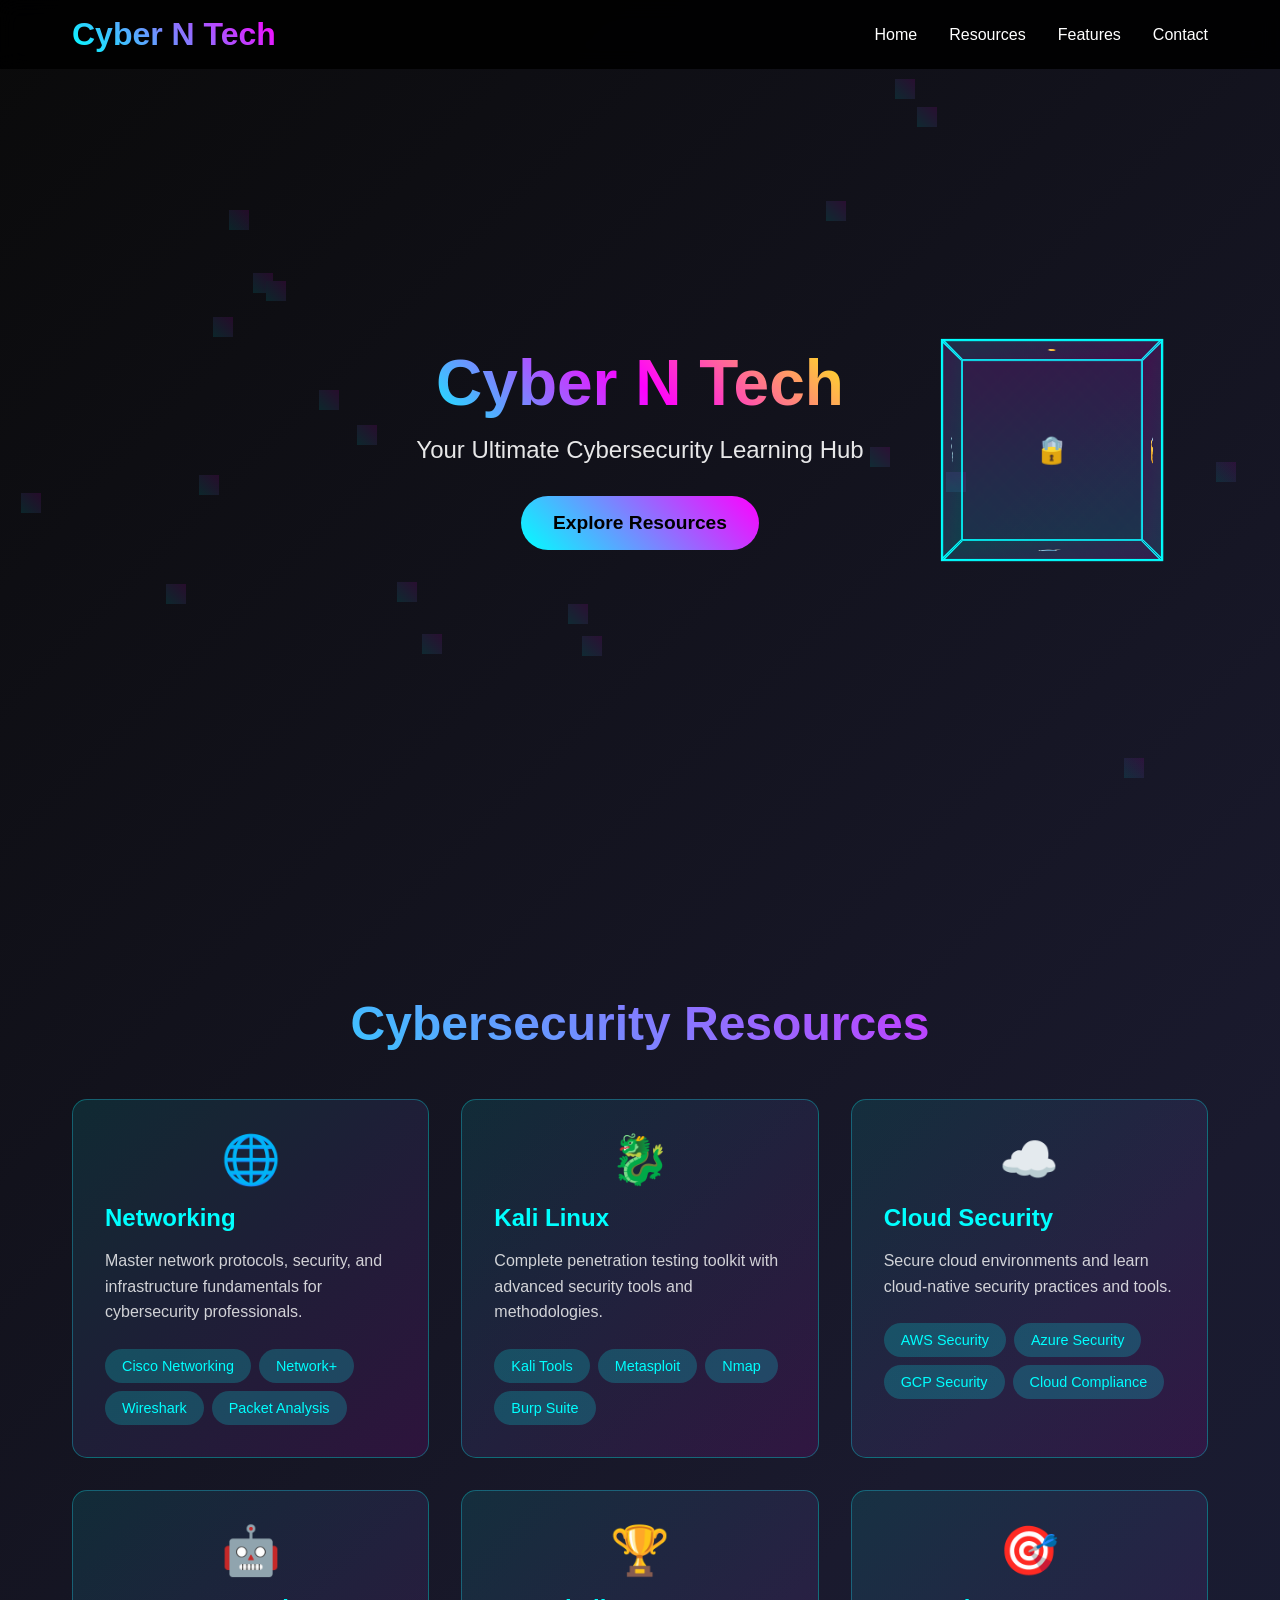
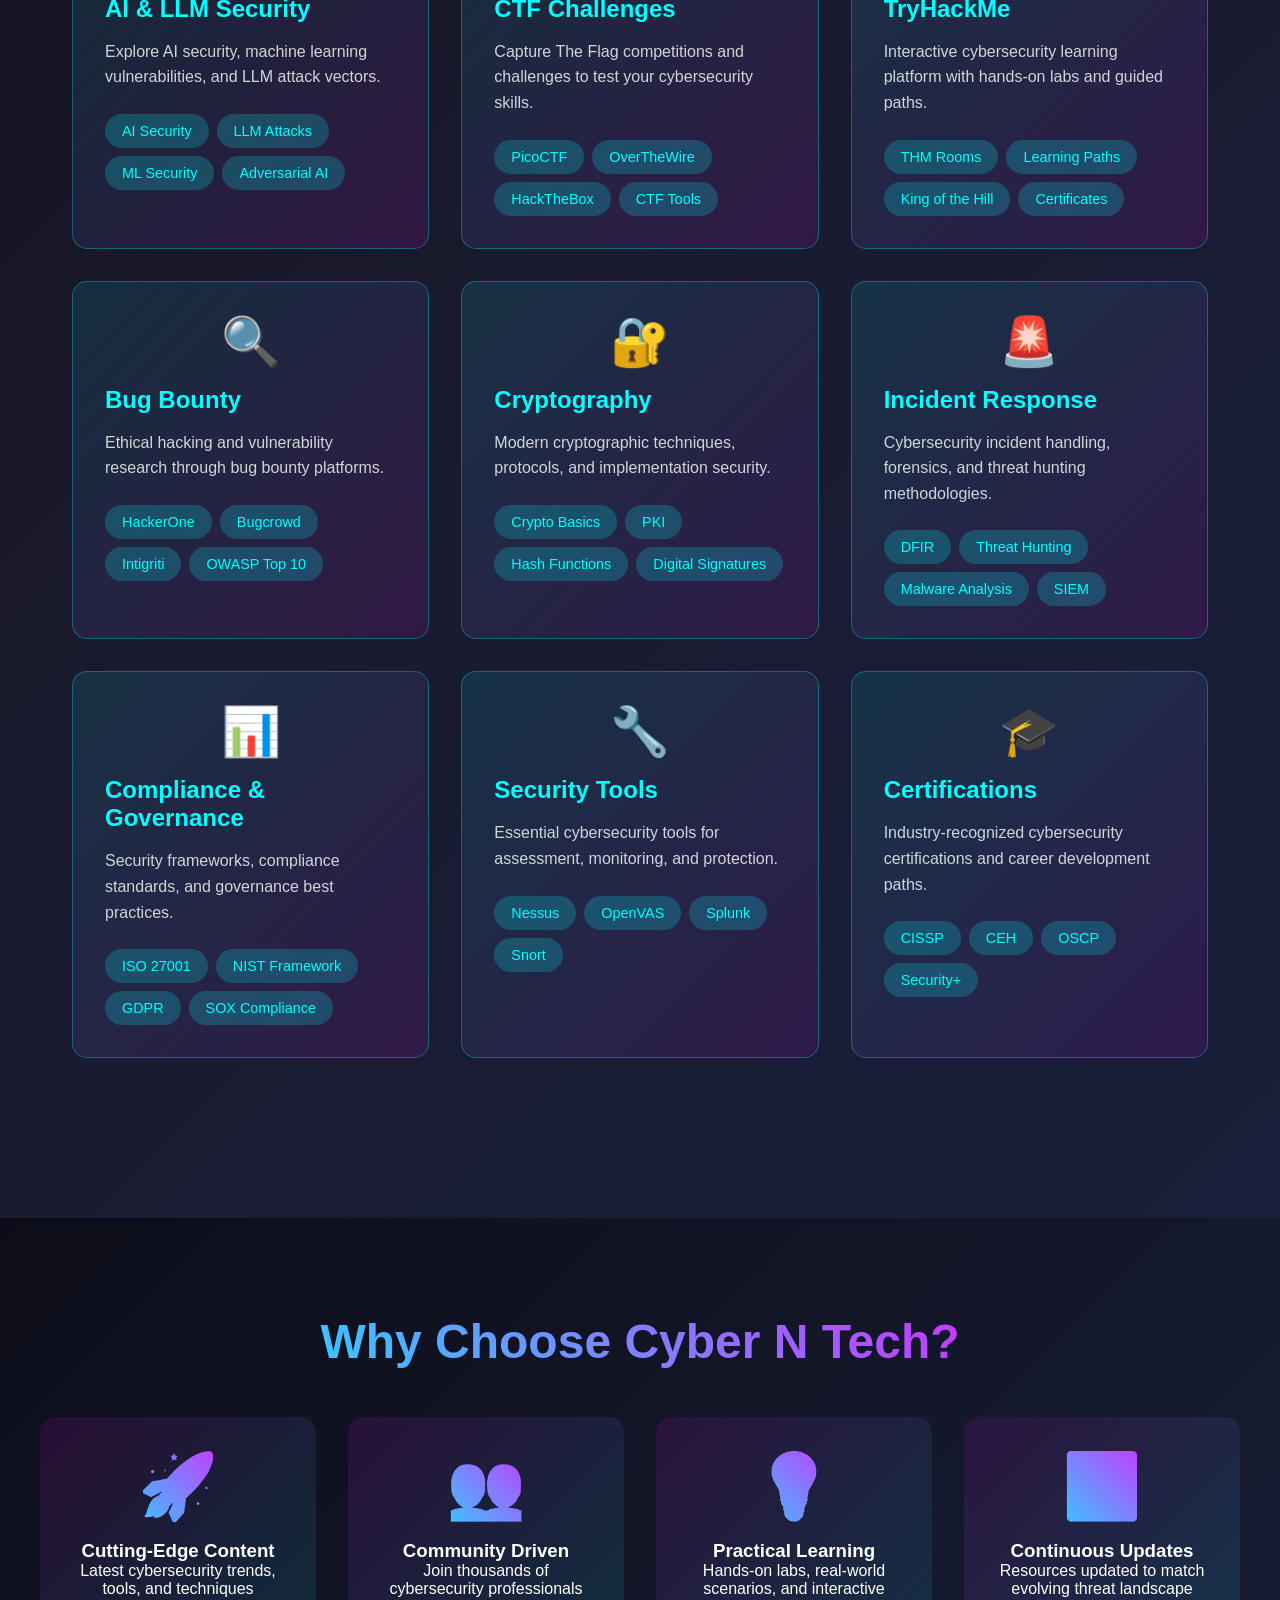
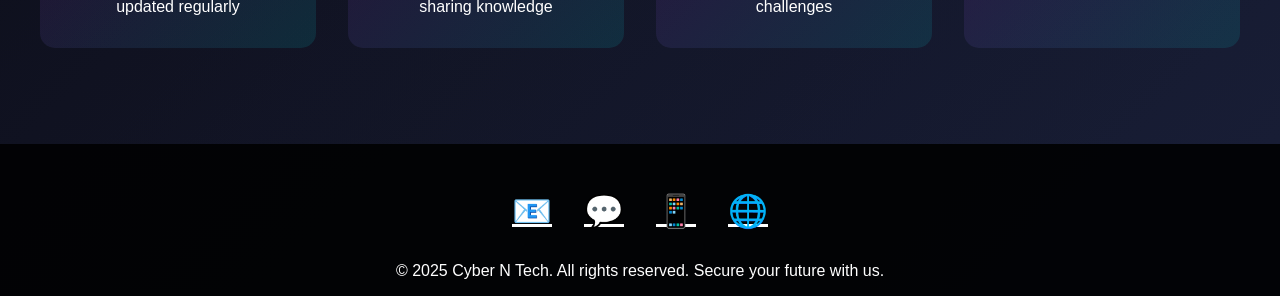
==== index.html @ d135ed1b "Create index.html" ====
<!DOCTYPE html>
<html lang="en">
<head>
    <meta charset="UTF-8">
    <meta name="viewport" content="width=device-width, initial-scale=1.0">
    <title>Cyber N Tech - Cybersecurity Excellence</title>
    <style>
        * {
            margin: 0;
            padding: 0;
            box-sizing: border-box;
        }

        body {
            font-family: 'Segoe UI', Tahoma, Geneva, Verdana, sans-serif;
            background: linear-gradient(135deg, #0a0a0a 0%, #1a1a2e 50%, #16213e 100%);
            color: #fff;
            overflow-x: hidden;
        }

        /* Animated Background */
        .bg-animation {
            position: fixed;
            top: 0;
            left: 0;
            width: 100%;
            height: 100%;
            z-index: -1;
            opacity: 0.1;
        }

        .floating-cube {
            position: absolute;
            width: 20px;
            height: 20px;
            background: linear-gradient(45deg, #00ffff, #ff00ff);
            animation: float 6s ease-in-out infinite;
            transform-style: preserve-3d;
        }

        @keyframes float {
            0%, 100% { transform: translateY(0px) rotateX(0deg) rotateY(0deg); }
            50% { transform: translateY(-20px) rotateX(180deg) rotateY(180deg); }
        }

        /* Header */
        header {
            position: fixed;
            top: 0;
            width: 100%;
            background: rgba(0, 0, 0, 0.9);
            backdrop-filter: blur(10px);
            z-index: 1000;
            padding: 1rem 0;
            transition: all 0.3s ease;
        }

        nav {
            display: flex;
            justify-content: space-between;
            align-items: center;
            max-width: 1200px;
            margin: 0 auto;
            padding: 0 2rem;
        }

        .logo {
            font-size: 2rem;
            font-weight: bold;
            background: linear-gradient(45deg, #00ffff, #ff00ff);
            -webkit-background-clip: text;
            -webkit-text-fill-color: transparent;
            animation: glow 2s ease-in-out infinite alternate;
        }

        @keyframes glow {
            from { filter: drop-shadow(0 0 10px #00ffff); }
            to { filter: drop-shadow(0 0 20px #ff00ff); }
        }

        .nav-links {
            display: flex;
            list-style: none;
            gap: 2rem;
        }

        .nav-links a {
            color: #fff;
            text-decoration: none;
            transition: all 0.3s ease;
            position: relative;
        }

        .nav-links a:hover {
            color: #00ffff;
            transform: translateY(-2px);
        }

        .nav-links a::after {
            content: '';
            position: absolute;
            bottom: -5px;
            left: 0;
            width: 0;
            height: 2px;
            background: linear-gradient(45deg, #00ffff, #ff00ff);
            transition: width 0.3s ease;
        }

        .nav-links a:hover::after {
            width: 100%;
        }

        /* Hero Section */
        .hero {
            height: 100vh;
            display: flex;
            align-items: center;
            justify-content: center;
            text-align: center;
            position: relative;
            overflow: hidden;
        }

        .hero-content {
            z-index: 2;
            max-width: 800px;
            animation: fadeInUp 1s ease-out;
        }

        @keyframes fadeInUp {
            from {
                opacity: 0;
                transform: translateY(50px);
            }
            to {
                opacity: 1;
                transform: translateY(0);
            }
        }

        .hero h1 {
            font-size: 4rem;
            margin-bottom: 1rem;
            background: linear-gradient(45deg, #00ffff, #ff00ff, #ffff00);
            -webkit-background-clip: text;
            -webkit-text-fill-color: transparent;
            animation: textGlow 3s ease-in-out infinite;
        }

        @keyframes textGlow {
            0%, 100% { filter: drop-shadow(0 0 20px #00ffff); }
            33% { filter: drop-shadow(0 0 20px #ff00ff); }
            66% { filter: drop-shadow(0 0 20px #ffff00); }
        }

        .hero p {
            font-size: 1.5rem;
            margin-bottom: 2rem;
            opacity: 0.9;
        }

        .cta-button {
            background: linear-gradient(45deg, #00ffff, #ff00ff);
            color: #000;
            padding: 1rem 2rem;
            border: none;
            border-radius: 50px;
            font-size: 1.2rem;
            font-weight: bold;
            cursor: pointer;
            transition: all 0.3s ease;
            text-decoration: none;
            display: inline-block;
            position: relative;
            overflow: hidden;
        }

        .cta-button:hover {
            transform: translateY(-3px) scale(1.05);
            box-shadow: 0 20px 40px rgba(0, 255, 255, 0.3);
        }

        .cta-button::before {
            content: '';
            position: absolute;
            top: 50%;
            left: 50%;
            width: 0;
            height: 0;
            background: rgba(255, 255, 255, 0.3);
            border-radius: 50%;
            transform: translate(-50%, -50%);
            transition: all 0.6s ease;
        }

        .cta-button:hover::before {
            width: 300px;
            height: 300px;
        }

        /* 3D Cube Animation */
        .cube-container {
            position: absolute;
            right: 10%;
            top: 50%;
            transform: translateY(-50%);
            perspective: 1000px;
        }

        .cube {
            width: 200px;
            height: 200px;
            position: relative;
            transform-style: preserve-3d;
            animation: rotateCube 20s infinite linear;
        }

        @keyframes rotateCube {
            0% { transform: rotateX(0deg) rotateY(0deg); }
            100% { transform: rotateX(360deg) rotateY(360deg); }
        }

        .cube-face {
            position: absolute;
            width: 200px;
            height: 200px;
            background: linear-gradient(45deg, rgba(0, 255, 255, 0.1), rgba(255, 0, 255, 0.1));
            border: 2px solid #00ffff;
            display: flex;
            align-items: center;
            justify-content: center;
            font-size: 1.5rem;
            font-weight: bold;
        }

        .cube-face.front { transform: rotateY(0deg) translateZ(100px); }
        .cube-face.back { transform: rotateY(180deg) translateZ(100px); }
        .cube-face.right { transform: rotateY(90deg) translateZ(100px); }
        .cube-face.left { transform: rotateY(-90deg) translateZ(100px); }
        .cube-face.top { transform: rotateX(90deg) translateZ(100px); }
        .cube-face.bottom { transform: rotateX(-90deg) translateZ(100px); }

        /* Resources Section */
        .resources {
            padding: 6rem 2rem;
            max-width: 1200px;
            margin: 0 auto;
        }

        .section-title {
            text-align: center;
            font-size: 3rem;
            margin-bottom: 3rem;
            background: linear-gradient(45deg, #00ffff, #ff00ff);
            -webkit-background-clip: text;
            -webkit-text-fill-color: transparent;
        }

        .resource-grid {
            display: grid;
            grid-template-columns: repeat(auto-fit, minmax(300px, 1fr));
            gap: 2rem;
            margin-bottom: 4rem;
        }

        .resource-card {
            background: linear-gradient(135deg, rgba(0, 255, 255, 0.1), rgba(255, 0, 255, 0.1));
            border: 1px solid rgba(0, 255, 255, 0.3);
            border-radius: 15px;
            padding: 2rem;
            transition: all 0.3s ease;
            position: relative;
            overflow: hidden;
            transform-style: preserve-3d;
        }

        .resource-card:hover {
            transform: translateY(-10px) rotateX(5deg);
            box-shadow: 0 20px 40px rgba(0, 255, 255, 0.2);
            border-color: #00ffff;
        }

        .resource-card::before {
            content: '';
            position: absolute;
            top: 0;
            left: -100%;
            width: 100%;
            height: 100%;
            background: linear-gradient(90deg, transparent, rgba(255, 255, 255, 0.1), transparent);
            transition: left 0.5s ease;
        }

        .resource-card:hover::before {
            left: 100%;
        }

        .resource-icon {
            font-size: 3rem;
            margin-bottom: 1rem;
            display: block;
            text-align: center;
        }

        .resource-card h3 {
            font-size: 1.5rem;
            margin-bottom: 1rem;
            color: #00ffff;
        }

        .resource-card p {
            opacity: 0.8;
            line-height: 1.6;
            margin-bottom: 1.5rem;
        }

        .resource-links {
            display: flex;
            flex-wrap: wrap;
            gap: 0.5rem;
        }

        .resource-link {
            background: rgba(0, 255, 255, 0.2);
            color: #00ffff;
            padding: 0.5rem 1rem;
            border-radius: 20px;
            text-decoration: none;
            font-size: 0.9rem;
            transition: all 0.3s ease;
            border: 1px solid transparent;
        }

        .resource-link:hover {
            background: rgba(0, 255, 255, 0.3);
            border-color: #00ffff;
            transform: scale(1.05);
        }

        /* Features Section */
        .features {
            padding: 6rem 2rem;
            background: linear-gradient(135deg, rgba(0, 0, 0, 0.5), rgba(26, 26, 46, 0.5));
        }

        .features-container {
            max-width: 1200px;
            margin: 0 auto;
        }

        .features-grid {
            display: grid;
            grid-template-columns: repeat(auto-fit, minmax(250px, 1fr));
            gap: 2rem;
        }

        .feature-card {
            text-align: center;
            padding: 2rem;
            border-radius: 15px;
            background: linear-gradient(135deg, rgba(255, 0, 255, 0.1), rgba(0, 255, 255, 0.1));
            transition: all 0.3s ease;
            position: relative;
        }

        .feature-card:hover {
            transform: translateY(-10px) scale(1.05);
            box-shadow: 0 20px 40px rgba(255, 0, 255, 0.2);
        }

        .feature-icon {
            font-size: 4rem;
            margin-bottom: 1rem;
            background: linear-gradient(45deg, #00ffff, #ff00ff);
            -webkit-background-clip: text;
            -webkit-text-fill-color: transparent;
        }

        /* Footer */
        footer {
            background: rgba(0, 0, 0, 0.9);
            padding: 3rem 2rem 1rem;
            text-align: center;
        }

        .footer-content {
            max-width: 1200px;
            margin: 0 auto;
        }

        .social-links {
            display: flex;
            justify-content: center;
            gap: 2rem;
            margin-bottom: 2rem;
        }

        .social-link {
            color: #fff;
            font-size: 2rem;
            transition: all 0.3s ease;
        }

        .social-link:hover {
            color: #00ffff;
            transform: translateY(-5px) scale(1.2);
        }

        /* Mobile Responsiveness */
        @media (max-width: 768px) {
            .nav-links {
                display: none;
            }

            .hero h1 {
                font-size: 2.5rem;
            }

            .hero p {
                font-size: 1.2rem;
            }

            .cube-container {
                display: none;
            }

            .resource-grid {
                grid-template-columns: 1fr;
            }
        }

        /* Scrollbar Styling */
        ::-webkit-scrollbar {
            width: 8px;
        }

        ::-webkit-scrollbar-track {
            background: #1a1a2e;
        }

        ::-webkit-scrollbar-thumb {
            background: linear-gradient(45deg, #00ffff, #ff00ff);
            border-radius: 4px;
        }

        ::-webkit-scrollbar-thumb:hover {
            background: linear-gradient(45deg, #ff00ff, #00ffff);
        }
    </style>
</head>
<body>
    <!-- Animated Background -->
    <div class="bg-animation" id="bgAnimation"></div>

    <!-- Header -->
    <header>
        <nav>
            <div class="logo">Cyber N Tech</div>
            <ul class="nav-links">
                <li><a href="#home">Home</a></li>
                <li><a href="#resources">Resources</a></li>
                <li><a href="#features">Features</a></li>
                <li><a href="#contact">Contact</a></li>
            </ul>
        </nav>
    </header>

    <!-- Hero Section -->
    <section class="hero" id="home">
        <div class="hero-content">
            <h1>Cyber N Tech</h1>
            <p>Your Ultimate Cybersecurity Learning Hub</p>
            <a href="#resources" class="cta-button">Explore Resources</a>
        </div>
        <div class="cube-container">
            <div class="cube">
                <div class="cube-face front">🔒</div>
                <div class="cube-face back">🛡️</div>
                <div class="cube-face right">🔐</div>
                <div class="cube-face left">🗝️</div>
                <div class="cube-face top">⚡</div>
                <div class="cube-face bottom">🔍</div>
            </div>
        </div>
    </section>

    <!-- Resources Section -->
    <section class="resources" id="resources">
        <h2 class="section-title">Cybersecurity Resources</h2>
        <div class="resource-grid">
            <div class="resource-card">
                <span class="resource-icon">🌐</span>
                <h3>Networking</h3>
                <p>Master network protocols, security, and infrastructure fundamentals for cybersecurity professionals.</p>
                <div class="resource-links">
                    <a href="#" class="resource-link">Cisco Networking</a>
                    <a href="#" class="resource-link">Network+</a>
                    <a href="#" class="resource-link">Wireshark</a>
                    <a href="#" class="resource-link">Packet Analysis</a>
                </div>
            </div>

            <div class="resource-card">
                <span class="resource-icon">🐉</span>
                <h3>Kali Linux</h3>
                <p>Complete penetration testing toolkit with advanced security tools and methodologies.</p>
                <div class="resource-links">
                    <a href="#" class="resource-link">Kali Tools</a>
                    <a href="#" class="resource-link">Metasploit</a>
                    <a href="#" class="resource-link">Nmap</a>
                    <a href="#" class="resource-link">Burp Suite</a>
                </div>
            </div>

            <div class="resource-card">
                <span class="resource-icon">☁️</span>
                <h3>Cloud Security</h3>
                <p>Secure cloud environments and learn cloud-native security practices and tools.</p>
                <div class="resource-links">
                    <a href="#" class="resource-link">AWS Security</a>
                    <a href="#" class="resource-link">Azure Security</a>
                    <a href="#" class="resource-link">GCP Security</a>
                    <a href="#" class="resource-link">Cloud Compliance</a>
                </div>
            </div>

            <div class="resource-card">
                <span class="resource-icon">🤖</span>
                <h3>AI & LLM Security</h3>
                <p>Explore AI security, machine learning vulnerabilities, and LLM attack vectors.</p>
                <div class="resource-links">
                    <a href="#" class="resource-link">AI Security</a>
                    <a href="#" class="resource-link">LLM Attacks</a>
                    <a href="#" class="resource-link">ML Security</a>
                    <a href="#" class="resource-link">Adversarial AI</a>
                </div>
            </div>

            <div class="resource-card">
                <span class="resource-icon">🏆</span>
                <h3>CTF Challenges</h3>
                <p>Capture The Flag competitions and challenges to test your cybersecurity skills.</p>
                <div class="resource-links">
                    <a href="#" class="resource-link">PicoCTF</a>
                    <a href="#" class="resource-link">OverTheWire</a>
                    <a href="#" class="resource-link">HackTheBox</a>
                    <a href="#" class="resource-link">CTF Tools</a>
                </div>
            </div>

            <div class="resource-card">
                <span class="resource-icon">🎯</span>
                <h3>TryHackMe</h3>
                <p>Interactive cybersecurity learning platform with hands-on labs and guided paths.</p>
                <div class="resource-links">
                    <a href="#" class="resource-link">THM Rooms</a>
                    <a href="#" class="resource-link">Learning Paths</a>
                    <a href="#" class="resource-link">King of the Hill</a>
                    <a href="#" class="resource-link">Certificates</a>
                </div>
            </div>

            <div class="resource-card">
                <span class="resource-icon">🔍</span>
                <h3>Bug Bounty</h3>
                <p>Ethical hacking and vulnerability research through bug bounty platforms.</p>
                <div class="resource-links">
                    <a href="#" class="resource-link">HackerOne</a>
                    <a href="#" class="resource-link">Bugcrowd</a>
                    <a href="#" class="resource-link">Intigriti</a>
                    <a href="#" class="resource-link">OWASP Top 10</a>
                </div>
            </div>

            <div class="resource-card">
                <span class="resource-icon">🔐</span>
                <h3>Cryptography</h3>
                <p>Modern cryptographic techniques, protocols, and implementation security.</p>
                <div class="resource-links">
                    <a href="#" class="resource-link">Crypto Basics</a>
                    <a href="#" class="resource-link">PKI</a>
                    <a href="#" class="resource-link">Hash Functions</a>
                    <a href="#" class="resource-link">Digital Signatures</a>
                </div>
            </div>

            <div class="resource-card">
                <span class="resource-icon">🚨</span>
                <h3>Incident Response</h3>
                <p>Cybersecurity incident handling, forensics, and threat hunting methodologies.</p>
                <div class="resource-links">
                    <a href="#" class="resource-link">DFIR</a>
                    <a href="#" class="resource-link">Threat Hunting</a>
                    <a href="#" class="resource-link">Malware Analysis</a>
                    <a href="#" class="resource-link">SIEM</a>
                </div>
            </div>

            <div class="resource-card">
                <span class="resource-icon">📊</span>
                <h3>Compliance & Governance</h3>
                <p>Security frameworks, compliance standards, and governance best practices.</p>
                <div class="resource-links">
                    <a href="#" class="resource-link">ISO 27001</a>
                    <a href="#" class="resource-link">NIST Framework</a>
                    <a href="#" class="resource-link">GDPR</a>
                    <a href="#" class="resource-link">SOX Compliance</a>
                </div>
            </div>

            <div class="resource-card">
                <span class="resource-icon">🔧</span>
                <h3>Security Tools</h3>
                <p>Essential cybersecurity tools for assessment, monitoring, and protection.</p>
                <div class="resource-links">
                    <a href="#" class="resource-link">Nessus</a>
                    <a href="#" class="resource-link">OpenVAS</a>
                    <a href="#" class="resource-link">Splunk</a>
                    <a href="#" class="resource-link">Snort</a>
                </div>
            </div>

            <div class="resource-card">
                <span class="resource-icon">🎓</span>
                <h3>Certifications</h3>
                <p>Industry-recognized cybersecurity certifications and career development paths.</p>
                <div class="resource-links">
                    <a href="#" class="resource-link">CISSP</a>
                    <a href="#" class="resource-link">CEH</a>
                    <a href="#" class="resource-link">OSCP</a>
                    <a href="#" class="resource-link">Security+</a>
                </div>
            </div>
        </div>
    </section>

    <!-- Features Section -->
    <section class="features" id="features">
        <div class="features-container">
            <h2 class="section-title">Why Choose Cyber N Tech?</h2>
            <div class="features-grid">
                <div class="feature-card">
                    <div class="feature-icon">🚀</div>
                    <h3>Cutting-Edge Content</h3>
                    <p>Latest cybersecurity trends, tools, and techniques updated regularly</p>
                </div>
                <div class="feature-card">
                    <div class="feature-icon">👥</div>
                    <h3>Community Driven</h3>
                    <p>Join thousands of cybersecurity professionals sharing knowledge</p>
                </div>
                <div class="feature-card">
                    <div class="feature-icon">💡</div>
                    <h3>Practical Learning</h3>
                    <p>Hands-on labs, real-world scenarios, and interactive challenges</p>
                </div>
                <div class="feature-card">
                    <div class="feature-icon">🔄</div>
                    <h3>Continuous Updates</h3>
                    <p>Resources updated to match evolving threat landscape</p>
                </div>
            </div>
        </div>
    </section>

    <!-- Footer -->
    <footer id="contact">
        <div class="footer-content">
            <div class="social-links">
                <a href="#" class="social-link">📧</a>
                <a href="#" class="social-link">💬</a>
                <a href="#" class="social-link">📱</a>
                <a href="#" class="social-link">🌐</a>
            </div>
            <p>&copy; 2025 Cyber N Tech. All rights reserved. Secure your future with us.</p>
        </div>
    </footer>

    <script>
        // Animated Background
        function createFloatingCubes() {
            const container = document.getElementById('bgAnimation');
            for (let i = 0; i < 20; i++) {
                const cube = document.createElement('div');
                cube.className = 'floating-cube';
                cube.style.left = Math.random() * 100 + '%';
                cube.style.top = Math.random() * 100 + '%';
                cube.style.animationDelay = Math.random() * 6 + 's';
                cube.style.animationDuration = (6 + Math.random() * 4) + 's';
                container.appendChild(cube);
            }
        }

        // Smooth Scrolling
        document.querySelectorAll('a[href^="#"]').forEach(anchor => {
            anchor.addEventListener('click', function (e) {
                e.preventDefault();
                const target = document.querySelector(this.getAttribute('href'));
                if (target) {
                    target.scrollIntoView({
                        behavior: 'smooth',
                        block: 'start'
                    });
                }
            });
        });

        // Header Background on Scroll
        window.addEventListener('scroll', () => {
            const header = document.querySelector('header');
            if (window.scrollY > 100) {
                header.style.background = 'rgba(0, 0, 0, 0.95)';
            } else {
                header.style.background = 'rgba(0, 0, 0, 0.9)';
            }
        });

        // Intersection Observer for Animations
        const observerOptions = {
            threshold: 0.1,
            rootMargin: '0px 0px -100px 0px'
        };

        const observer = new IntersectionObserver((entries) => {
            entries.forEach(entry => {
                if (entry.isIntersecting) {
                    entry.target.style.opacity = '1';
                    entry.target.style.transform = 'translateY(0)';
                }
            });
        }, observerOptions);

        // Observe resource cards
        document.querySelectorAll('.resource-card, .feature-card').forEach(card => {
            card.style.opacity = '0';
            card.style.transform = 'translateY(30px)';
            card.style.transition = 'all 0.6s ease-out';
            observer.observe(card);
        });

        // Dynamic 3D effect on mouse move
        document.addEventListener('mousemove', (e) => {
            const cards = document.querySelectorAll('.resource-card');
            const x = e.clientX / window.innerWidth;
            const y = e.clientY / window.innerHeight;

            cards.forEach(card => {
                const rect = card.getBoundingClientRect();
                const cardX = (rect.left + rect.width / 2) / window.innerWidth;
                const cardY = (rect.top + rect.height / 2) / window.innerHeight;

                const deltaX = (x - cardX) * 10;
                const deltaY = (y - cardY) * 10;

                card.style.transform = `perspective(1000px) rotateY(${deltaX}deg) rotateX(${-deltaY}deg)`;
            });
        });

        // Initialize
        createFloatingCubes();

        // Particle effect on click
        document.addEventListener('click', (e) => {
            for (let i = 0; i < 5; i++) {
                const particle = document.createElement('div');
                particle.style.position = 'fixed';
                particle.style.left = e.clientX + 'px';
                particle.style.top = e.clientY + 'px';
                particle.style.width = '4px';
                particle.style.height = '4px';
                particle.style.background = '#00ffff';
                particle.style.borderRadius = '50%';
                particle.style.pointerEvents = 'none';
                particle.style.zIndex = '9999';
                document.body.appendChild(particle);

                const angle = (Math.PI * 2 * i) / 5;
                const velocity = 5;
                const x = Math.cos(angle) * velocity;
                const y = Math.sin(angle) * velocity;

                let opacity = 1;
                const animate = () => {
                    opacity -= 0.02;
                    particle.style.opacity = opacity;
                    particle.style.left = parseFloat(particle.style.left) + x + 'px';
                    particle.style.top = parseFloat(particle.style.top) + y + 'px';

                    if (opacity > 0) {
                        requestAnimationFrame(animate);
                    } else {
                        particle.remove();
                    }
                };
                animate();
            }
        });
    </script>
</body>
</html>
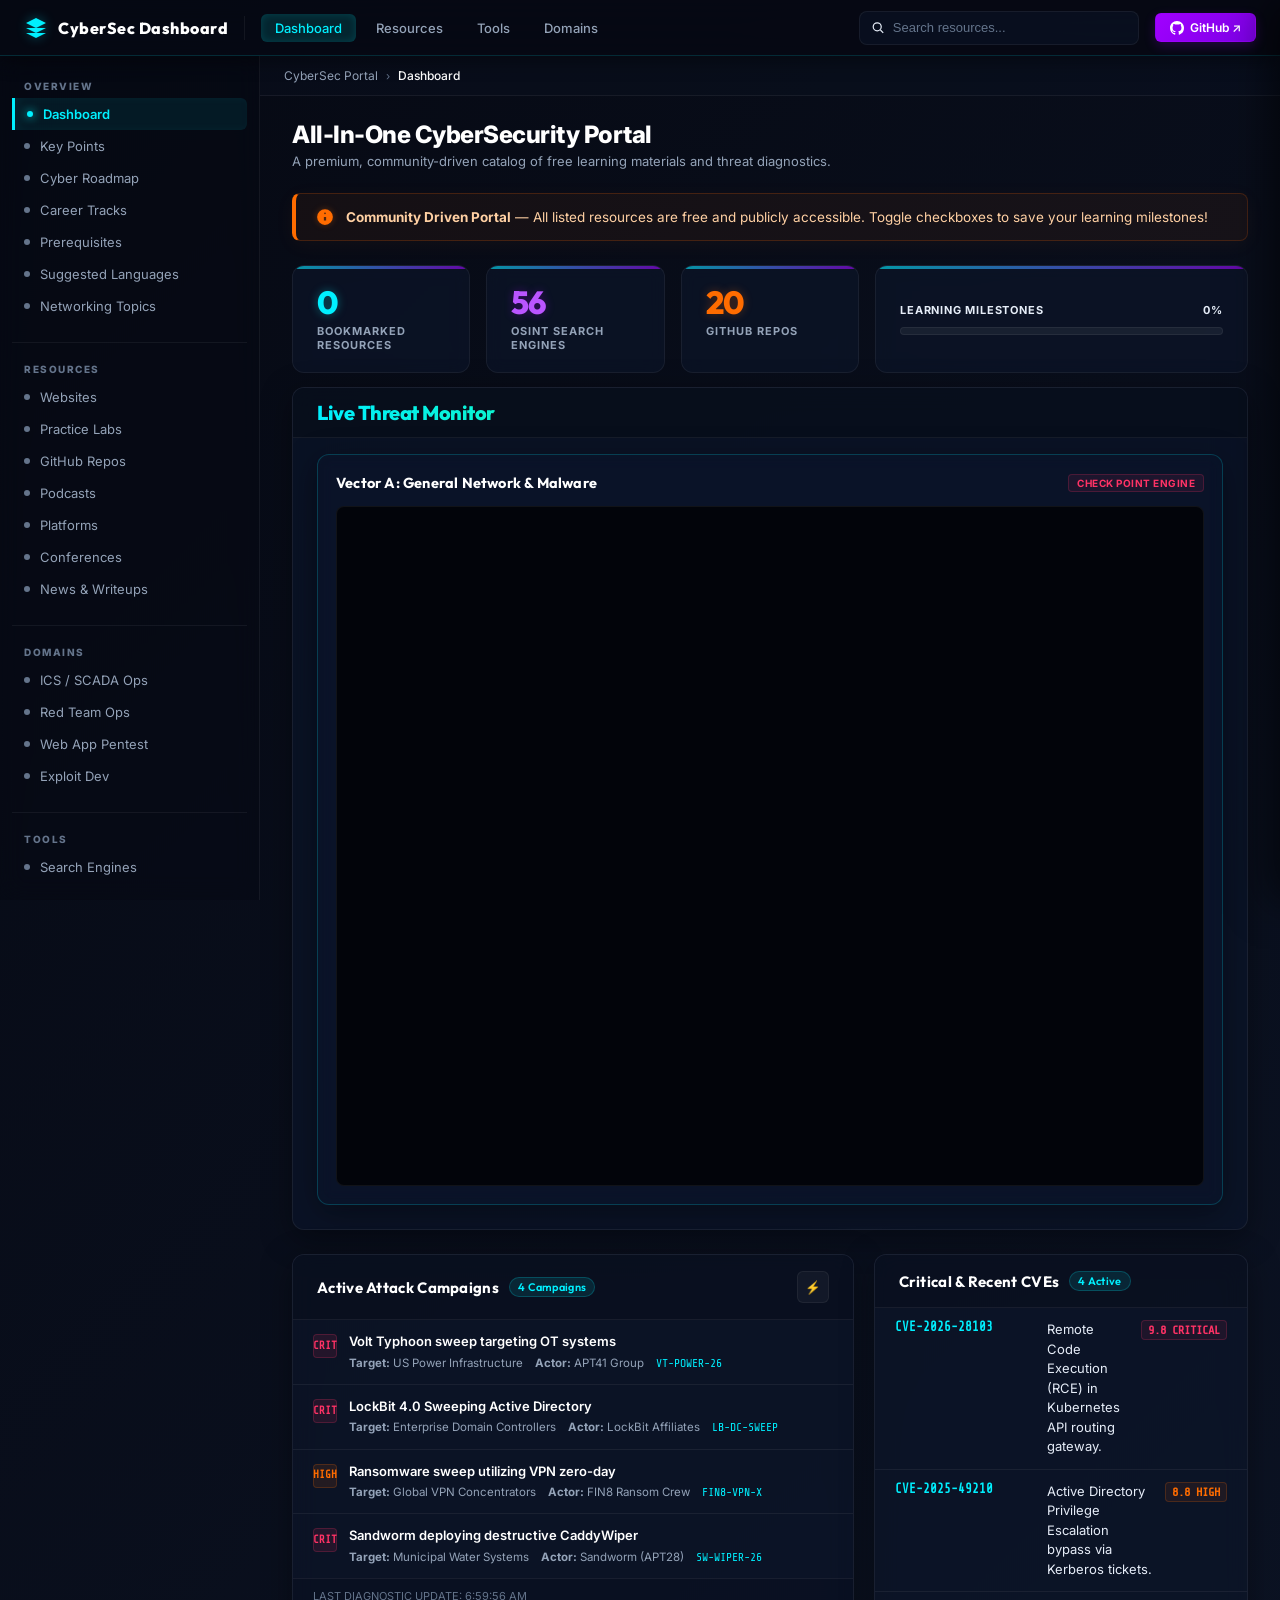
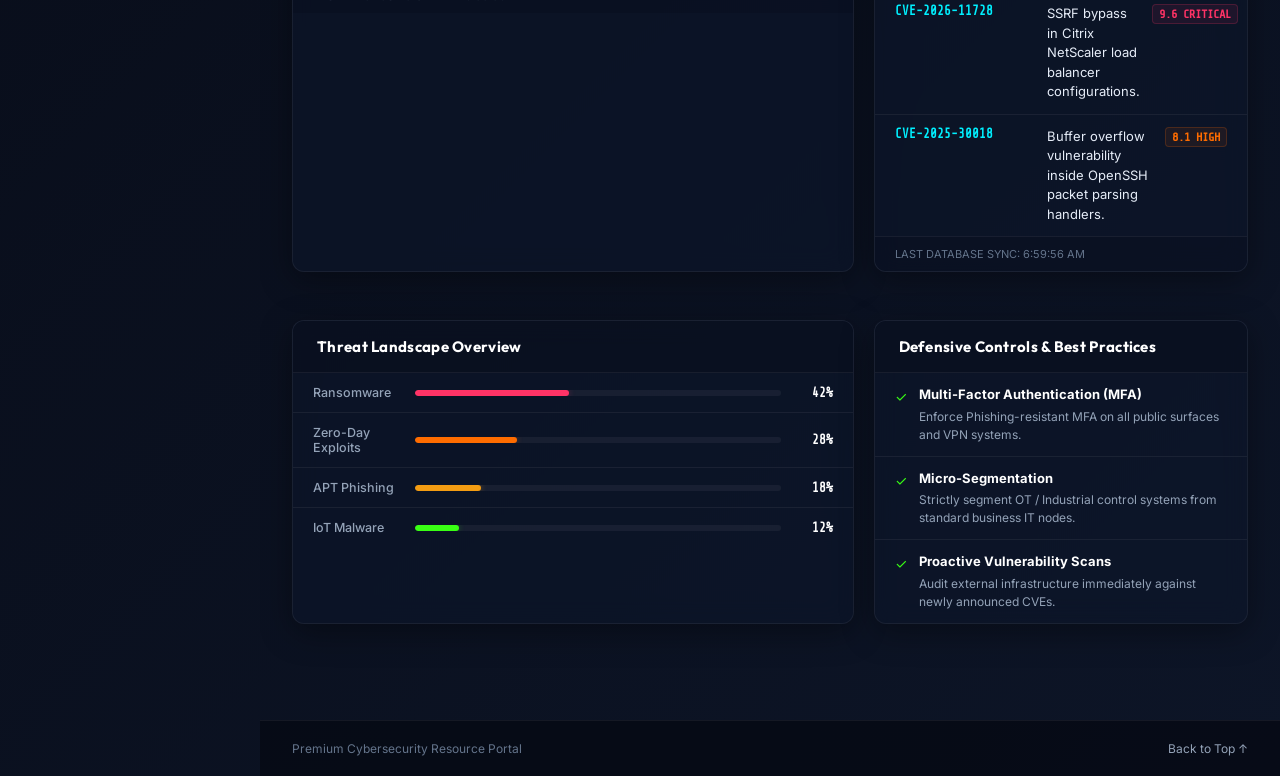
==== commit 50b26e1c: "five files" ====
--- a/index.html
+++ b/index.html
@@ -1,801 +1,1293 @@
 <!DOCTYPE html>
 <html lang="en">
 <head>
-    <meta charset="UTF-8">
-    <meta name="viewport" content="width=device-width, initial-scale=1.0">
-    <title>Cyber N Tech - Cybersecurity Excellence</title>
-    <style>
-        * {
-            margin: 0;
-            padding: 0;
-            box-sizing: border-box;
-        }
-
-        body {
-            font-family: 'Segoe UI', Tahoma, Geneva, Verdana, sans-serif;
-            background: linear-gradient(135deg, #0a0a0a 0%, #1a1a2e 50%, #16213e 100%);
-            color: #fff;
-            overflow-x: hidden;
-        }
-
-        /* Animated Background */
-        .bg-animation {
-            position: fixed;
-            top: 0;
-            left: 0;
-            width: 100%;
-            height: 100%;
-            z-index: -1;
-            opacity: 0.1;
-        }
-
-        .floating-cube {
-            position: absolute;
-            width: 20px;
-            height: 20px;
-            background: linear-gradient(45deg, #00ffff, #ff00ff);
-            animation: float 6s ease-in-out infinite;
-            transform-style: preserve-3d;
-        }
-
-        @keyframes float {
-            0%, 100% { transform: translateY(0px) rotateX(0deg) rotateY(0deg); }
-            50% { transform: translateY(-20px) rotateX(180deg) rotateY(180deg); }
-        }
-
-        /* Header */
-        header {
-            position: fixed;
-            top: 0;
-            width: 100%;
-            background: rgba(0, 0, 0, 0.9);
-            backdrop-filter: blur(10px);
-            z-index: 1000;
-            padding: 1rem 0;
-            transition: all 0.3s ease;
-        }
-
-        nav {
-            display: flex;
-            justify-content: space-between;
-            align-items: center;
-            max-width: 1200px;
-            margin: 0 auto;
-            padding: 0 2rem;
-        }
-
-        .logo {
-            font-size: 2rem;
-            font-weight: bold;
-            background: linear-gradient(45deg, #00ffff, #ff00ff);
-            -webkit-background-clip: text;
-            -webkit-text-fill-color: transparent;
-            animation: glow 2s ease-in-out infinite alternate;
-        }
-
-        @keyframes glow {
-            from { filter: drop-shadow(0 0 10px #00ffff); }
-            to { filter: drop-shadow(0 0 20px #ff00ff); }
-        }
-
-        .nav-links {
-            display: flex;
-            list-style: none;
-            gap: 2rem;
-        }
-
-        .nav-links a {
-            color: #fff;
-            text-decoration: none;
-            transition: all 0.3s ease;
-            position: relative;
-        }
-
-        .nav-links a:hover {
-            color: #00ffff;
-            transform: translateY(-2px);
-        }
-
-        .nav-links a::after {
-            content: '';
-            position: absolute;
-            bottom: -5px;
-            left: 0;
-            width: 0;
-            height: 2px;
-            background: linear-gradient(45deg, #00ffff, #ff00ff);
-            transition: width 0.3s ease;
-        }
-
-        .nav-links a:hover::after {
-            width: 100%;
-        }
-
-        /* Hero Section */
-        .hero {
-            height: 100vh;
-            display: flex;
-            align-items: center;
-            justify-content: center;
-            text-align: center;
-            position: relative;
-            overflow: hidden;
-        }
-
-        .hero-content {
-            z-index: 2;
-            max-width: 800px;
-            animation: fadeInUp 1s ease-out;
-        }
-
-        @keyframes fadeInUp {
-            from {
-                opacity: 0;
-                transform: translateY(50px);
-            }
-            to {
-                opacity: 1;
-                transform: translateY(0);
-            }
-        }
-
-        .hero h1 {
-            font-size: 4rem;
-            margin-bottom: 1rem;
-            background: linear-gradient(45deg, #00ffff, #ff00ff, #ffff00);
-            -webkit-background-clip: text;
-            -webkit-text-fill-color: transparent;
-            animation: textGlow 3s ease-in-out infinite;
-        }
-
-        @keyframes textGlow {
-            0%, 100% { filter: drop-shadow(0 0 20px #00ffff); }
-            33% { filter: drop-shadow(0 0 20px #ff00ff); }
-            66% { filter: drop-shadow(0 0 20px #ffff00); }
-        }
-
-        .hero p {
-            font-size: 1.5rem;
-            margin-bottom: 2rem;
-            opacity: 0.9;
-        }
-
-        .cta-button {
-            background: linear-gradient(45deg, #00ffff, #ff00ff);
-            color: #000;
-            padding: 1rem 2rem;
-            border: none;
-            border-radius: 50px;
-            font-size: 1.2rem;
-            font-weight: bold;
-            cursor: pointer;
-            transition: all 0.3s ease;
-            text-decoration: none;
-            display: inline-block;
-            position: relative;
-            overflow: hidden;
-        }
-
-        .cta-button:hover {
-            transform: translateY(-3px) scale(1.05);
-            box-shadow: 0 20px 40px rgba(0, 255, 255, 0.3);
-        }
-
-        .cta-button::before {
-            content: '';
-            position: absolute;
-            top: 50%;
-            left: 50%;
-            width: 0;
-            height: 0;
-            background: rgba(255, 255, 255, 0.3);
-            border-radius: 50%;
-            transform: translate(-50%, -50%);
-            transition: all 0.6s ease;
-        }
-
-        .cta-button:hover::before {
-            width: 300px;
-            height: 300px;
-        }
-
-        /* 3D Cube Animation */
-        .cube-container {
-            position: absolute;
-            right: 10%;
-            top: 50%;
-            transform: translateY(-50%);
-            perspective: 1000px;
-        }
-
-        .cube {
-            width: 200px;
-            height: 200px;
-            position: relative;
-            transform-style: preserve-3d;
-            animation: rotateCube 20s infinite linear;
-        }
-
-        @keyframes rotateCube {
-            0% { transform: rotateX(0deg) rotateY(0deg); }
-            100% { transform: rotateX(360deg) rotateY(360deg); }
-        }
-
-        .cube-face {
-            position: absolute;
-            width: 200px;
-            height: 200px;
-            background: linear-gradient(45deg, rgba(0, 255, 255, 0.1), rgba(255, 0, 255, 0.1));
-            border: 2px solid #00ffff;
-            display: flex;
-            align-items: center;
-            justify-content: center;
-            font-size: 1.5rem;
-            font-weight: bold;
-        }
-
-        .cube-face.front { transform: rotateY(0deg) translateZ(100px); }
-        .cube-face.back { transform: rotateY(180deg) translateZ(100px); }
-        .cube-face.right { transform: rotateY(90deg) translateZ(100px); }
-        .cube-face.left { transform: rotateY(-90deg) translateZ(100px); }
-        .cube-face.top { transform: rotateX(90deg) translateZ(100px); }
-        .cube-face.bottom { transform: rotateX(-90deg) translateZ(100px); }
-
-        /* Resources Section */
-        .resources {
-            padding: 6rem 2rem;
-            max-width: 1200px;
-            margin: 0 auto;
-        }
-
-        .section-title {
-            text-align: center;
-            font-size: 3rem;
-            margin-bottom: 3rem;
-            background: linear-gradient(45deg, #00ffff, #ff00ff);
-            -webkit-background-clip: text;
-            -webkit-text-fill-color: transparent;
-        }
-
-        .resource-grid {
-            display: grid;
-            grid-template-columns: repeat(auto-fit, minmax(300px, 1fr));
-            gap: 2rem;
-            margin-bottom: 4rem;
-        }
-
-        .resource-card {
-            background: linear-gradient(135deg, rgba(0, 255, 255, 0.1), rgba(255, 0, 255, 0.1));
-            border: 1px solid rgba(0, 255, 255, 0.3);
-            border-radius: 15px;
-            padding: 2rem;
-            transition: all 0.3s ease;
-            position: relative;
-            overflow: hidden;
-            transform-style: preserve-3d;
-        }
-
-        .resource-card:hover {
-            transform: translateY(-10px) rotateX(5deg);
-            box-shadow: 0 20px 40px rgba(0, 255, 255, 0.2);
-            border-color: #00ffff;
-        }
-
-        .resource-card::before {
-            content: '';
-            position: absolute;
-            top: 0;
-            left: -100%;
-            width: 100%;
-            height: 100%;
-            background: linear-gradient(90deg, transparent, rgba(255, 255, 255, 0.1), transparent);
-            transition: left 0.5s ease;
-        }
-
-        .resource-card:hover::before {
-            left: 100%;
-        }
-
-        .resource-icon {
-            font-size: 3rem;
-            margin-bottom: 1rem;
-            display: block;
-            text-align: center;
-        }
-
-        .resource-card h3 {
-            font-size: 1.5rem;
-            margin-bottom: 1rem;
-            color: #00ffff;
-        }
-
-        .resource-card p {
-            opacity: 0.8;
-            line-height: 1.6;
-            margin-bottom: 1.5rem;
-        }
-
-        .resource-links {
-            display: flex;
-            flex-wrap: wrap;
-            gap: 0.5rem;
-        }
-
-        .resource-link {
-            background: rgba(0, 255, 255, 0.2);
-            color: #00ffff;
-            padding: 0.5rem 1rem;
-            border-radius: 20px;
-            text-decoration: none;
-            font-size: 0.9rem;
-            transition: all 0.3s ease;
-            border: 1px solid transparent;
-        }
-
-        .resource-link:hover {
-            background: rgba(0, 255, 255, 0.3);
-            border-color: #00ffff;
-            transform: scale(1.05);
-        }
-
-        /* Features Section */
-        .features {
-            padding: 6rem 2rem;
-            background: linear-gradient(135deg, rgba(0, 0, 0, 0.5), rgba(26, 26, 46, 0.5));
-        }
-
-        .features-container {
-            max-width: 1200px;
-            margin: 0 auto;
-        }
-
-        .features-grid {
-            display: grid;
-            grid-template-columns: repeat(auto-fit, minmax(250px, 1fr));
-            gap: 2rem;
-        }
-
-        .feature-card {
-            text-align: center;
-            padding: 2rem;
-            border-radius: 15px;
-            background: linear-gradient(135deg, rgba(255, 0, 255, 0.1), rgba(0, 255, 255, 0.1));
-            transition: all 0.3s ease;
-            position: relative;
-        }
-
-        .feature-card:hover {
-            transform: translateY(-10px) scale(1.05);
-            box-shadow: 0 20px 40px rgba(255, 0, 255, 0.2);
-        }
-
-        .feature-icon {
-            font-size: 4rem;
-            margin-bottom: 1rem;
-            background: linear-gradient(45deg, #00ffff, #ff00ff);
-            -webkit-background-clip: text;
-            -webkit-text-fill-color: transparent;
-        }
-
-        /* Footer */
-        footer {
-            background: rgba(0, 0, 0, 0.9);
-            padding: 3rem 2rem 1rem;
-            text-align: center;
-        }
-
-        .footer-content {
-            max-width: 1200px;
-            margin: 0 auto;
-        }
-
-        .social-links {
-            display: flex;
-            justify-content: center;
-            gap: 2rem;
-            margin-bottom: 2rem;
-        }
-
-        .social-link {
-            color: #fff;
-            font-size: 2rem;
-            transition: all 0.3s ease;
-        }
-
-        .social-link:hover {
-            color: #00ffff;
-            transform: translateY(-5px) scale(1.2);
-        }
-
-        /* Mobile Responsiveness */
-        @media (max-width: 768px) {
-            .nav-links {
-                display: none;
-            }
-
-            .hero h1 {
-                font-size: 2.5rem;
-            }
-
-            .hero p {
-                font-size: 1.2rem;
-            }
-
-            .cube-container {
-                display: none;
-            }
-
-            .resource-grid {
-                grid-template-columns: 1fr;
-            }
-        }
-
-        /* Scrollbar Styling */
-        ::-webkit-scrollbar {
-            width: 8px;
-        }
-
-        ::-webkit-scrollbar-track {
-            background: #1a1a2e;
-        }
-
-        ::-webkit-scrollbar-thumb {
-            background: linear-gradient(45deg, #00ffff, #ff00ff);
-            border-radius: 4px;
-        }
-
-        ::-webkit-scrollbar-thumb:hover {
-            background: linear-gradient(45deg, #ff00ff, #00ffff);
-        }
-    </style>
+  <meta charset="UTF-8">
+  <meta name="viewport" content="width=device-width, initial-scale=1.0">
+  <title>CyberSec Resources Dashboard</title>
+  <meta name="description" content="A premium, interactive cybersecurity portal featuring learning roadmaps, practice labs, red teaming, exploit development, and industrial control systems resources.">
+  <link rel="stylesheet" href="styles.css">
 </head>
 <body>
-    <!-- Animated Background -->
-    <div class="bg-animation" id="bgAnimation"></div>
-
-    <!-- Header -->
-    <header>
-        <nav>
-            <div class="logo">Cyber N Tech</div>
-            <ul class="nav-links">
-                <li><a href="#home">Home</a></li>
-                <li><a href="#resources">Resources</a></li>
-                <li><a href="#features">Features</a></li>
-                <li><a href="#contact">Contact</a></li>
+
+  <!-- TOP NAVIGATION BAR -->
+  <nav class="top-nav">
+    <div class="nav-logo">
+      <svg viewBox="0 0 24 24">
+        <path d="M12 2L2 7l10 5 10-5-10-5zM2 17l10 5 10-5M2 12l10 5 10-5"/>
+      </svg>
+      CyberSec Dashboard
+    </div>
+    <div class="nav-items">
+      <a class="nav-item active" href="#overview" id="nav-btn-dash">Dashboard</a>
+      <a class="nav-item" href="#websites">Resources</a>
+      <a class="nav-item" href="#searchengines">Tools</a>
+      <a class="nav-item" href="#ics">Domains</a>
+    </div>
+    <div class="nav-search">
+      <svg viewBox="0 0 16 16">
+        <circle cx="6.5" cy="6.5" r="5" stroke="currentColor" stroke-width="1.5" fill="none"/>
+        <line x1="10.5" y1="10.5" x2="14" y2="14" stroke="currentColor" stroke-width="1.5"/>
+      </svg>
+      <input id="globalSearch" type="text" placeholder="Search resources..." oninput="filterAllResources(this.value)">
+    </div>
+    <div class="nav-right">
+      <a class="btn-github" href="https://github.com/vatsalgupta67/All-In-One-CyberSecurity-Resources" target="_blank">
+        <svg width="14" height="14" fill="currentColor" viewBox="0 0 16 16">
+          <path d="M8 0C3.58 0 0 3.58 0 8c0 3.54 2.29 6.53 5.47 7.59.4.07.55-.17.55-.38 0-.19-.01-.82-.01-1.49-2.01.37-2.53-.49-2.69-.94-.09-.23-.48-.94-.82-1.13-.28-.15-.68-.52-.01-.53.63-.01 1.08.58 1.23.82.72 1.21 1.87.87 2.33.66.07-.52.28-.87.51-1.07-1.78-.2-3.64-.89-3.64-3.95 0-.87.31-1.59.82-2.15-.08-.2-.36-1.02.08-2.12 0 0 .67-.21 2.2.82.64-.18 1.32-.27 2-.27.68 0 1.36.09 2 .27 1.53-1.04 2.2-.82 2.2-.82.44 1.1.16 1.92.08 2.12.51.56.82 1.27.82 2.15 0 3.07-1.87 3.75-3.65 3.95.29.25.54.73.54 1.48 0 1.07-.01 1.93-.01 2.2 0 .21.15.46.55.38A8.012 8.012 0 0 0 16 8c0-4.42-3.58-8-8-8z"/>
+        </svg>
+        GitHub ↗
+      </a>
+    </div>
+  </nav>
+
+  <div class="layout">
+        <!-- CYBER ROADMAP -->
+        <section class="panel section-anchor tab-view" id="roadmap-legacy">
+          <div class="panel-header">
+            <div class="panel-title">Cyber Security Roadmap</div>
+            <div class="panel-actions">
+              <span class="count">Roadmap Summary</span>
+            </div>
+          </div>
+          <div class="roadmap-summary" style="padding: 24px; display: grid; gap: 18px;">
+            <p>Use this roadmap as a structured learning guide for cybersecurity. It covers the foundational skills, offensive and defensive domains, core tools, and certifications needed to progress from beginner to advanced practitioner.</p>
+            <div class="card-grid" style="grid-template-columns: repeat(auto-fit, minmax(240px, 1fr)); gap: 16px;">
+              <div class="grid-card roadmap-card">
+                <div class="grid-card-header">
+                  <div class="grid-card-title">Phase 1: Foundations</div>
+                  <span class="tag tag-green">Essentials</span>
+                </div>
+                <div class="grid-card-desc">
+                  Learn the basics of Linux, Windows, networking, shell scripting, HTTP, and computer architecture. These are the building blocks for every cybersecurity role.
+                </div>
+                <ul class="prevention-list" style="margin-top: 10px;">
+                  <li><span class="prev-check">✓</span> Linux / Bash basics</li>
+                  <li><span class="prev-check">✓</span> TCP/IP, DNS, HTTP(S)</li>
+                  <li><span class="prev-check">✓</span> Python scripting & automation</li>
+                  <li><span class="prev-check">✓</span> Git, command line, and terminals</li>
+                </ul>
+              </div>
+
+              <div class="grid-card roadmap-card">
+                <div class="grid-card-header">
+                  <div class="grid-card-title">Phase 2: Core Domains</div>
+                  <span class="tag tag-blue">Intermediate</span>
+                </div>
+                <div class="grid-card-desc">
+                  Master networking, web applications, system internals, cloud, and secure coding concepts before specializing further.
+                </div>
+                <ul class="prevention-list" style="margin-top: 10px;">
+                  <li><span class="prev-check">✓</span> Web app architecture & OWASP Top 10</li>
+                  <li><span class="prev-check">✓</span> Windows internals / Active Directory</li>
+                  <li><span class="prev-check">✓</span> Cloud fundamentals: AWS, Azure, GCP</li>
+                  <li><span class="prev-check">✓</span> Cryptography basics & PKI</li>
+                </ul>
+              </div>
+
+              <div class="grid-card roadmap-card">
+                <div class="grid-card-header">
+                  <div class="grid-card-title">Phase 3: Defensive Skills</div>
+                  <span class="tag tag-purple">Blue Team</span>
+                </div>
+                <div class="grid-card-desc">
+                  Build detection, monitoring, incident response, and recovery skills with SIEM, EDR, threat hunting, and threat intelligence.
+                </div>
+                <ul class="prevention-list" style="margin-top: 10px;">
+                  <li><span class="prev-check">✓</span> Security monitoring & log analysis</li>
+                  <li><span class="prev-check">✓</span> Incident response workflows</li>
+                  <li><span class="prev-check">✓</span> Threat hunting and detection engineering</li>
+                  <li><span class="prev-check">✓</span> Compliance frameworks & risk management</li>
+                </ul>
+              </div>
+
+              <div class="grid-card roadmap-card">
+                <div class="grid-card-header">
+                  <div class="grid-card-title">Phase 4: Offensive Skills</div>
+                  <span class="tag tag-red">Red Team</span>
+                </div>
+                <div class="grid-card-desc">
+                  Learn recon, exploitation, post-exploitation, and payload development while practicing on labs and bug bounty targets.
+                </div>
+                <ul class="prevention-list" style="margin-top: 10px;">
+                  <li><span class="prev-check">✓</span> Reconnaissance & scanning</li>
+                  <li><span class="prev-check">✓</span> Exploitation of web and network targets</li>
+                  <li><span class="prev-check">✓</span> Privilege escalation & persistence</li>
+                  <li><span class="prev-check">✓</span> C2 frameworks and evasion</li>
+                </ul>
+              </div>
+            </div>
+
+            <div class="roadmap-details" style="display: grid; gap: 16px;">
+              <div class="notice" style="background: rgba(25, 32, 45, 0.9); padding: 18px; border-radius: 16px;">
+                <strong>Roadmap checklist:</strong>
+                <ul style="margin: 10px 0 0 18px; padding: 0; list-style: disc; color: var(--text-secondary);">
+                  <li>Start with fundamentals and build upward in phases.</li>
+                  <li>Practice every skill with labs and real-world tools.</li>
+                  <li>Mix theory, hands-on exercises, and capture-the-flag challenges.</li>
+                  <li>Track progress with self-assessments and certifications.</li>
+                </ul>
+              </div>
+              <div style="display: grid; gap: 12px;">
+                <h4 style="margin:0;">Roadmap topics included</h4>
+                <div class="chip-list" style="flex-wrap: wrap; gap: 8px; display: flex;">
+                  <span class="chip">Linux</span>
+                  <span class="chip">Networking</span>
+                  <span class="chip">Web Security</span>
+                  <span class="chip">Pentesting</span>
+                  <span class="chip">Cloud Security</span>
+                  <span class="chip">DevSecOps</span>
+                  <span class="chip">Reverse Engineering</span>
+                  <span class="chip">Incident Response</span>
+                  <span class="chip">SIEM</span>
+                  <span class="chip">Malware Analysis</span>
+                </div>
+              </div>
+              <div>
+                <p style="margin: 0;">Original roadmap data is sourced from publicly available cybersecurity learning guides. For the full official roadmap, preserve a link back to the source and continue updating this section as new domains emerge.</p>
+              </div>
+            </div>
+          </div>
+        </section>
+
+    <!-- SIDEBAR NAVIGATION -->
+    <aside class="sidebar">
+      <div class="sidebar-section">
+        <div class="sidebar-heading">Overview</div>
+        <a class="sidebar-link active" href="#overview" onclick="setActiveLink(this)">
+          <span class="dot"></span> Dashboard
+        </a>
+        <a class="sidebar-link" href="#keypoints" onclick="setActiveLink(this)">
+          <span class="dot"></span> Key Points
+        </a>
+        <a class="sidebar-link" href="#roadmap" onclick="setActiveLink(this)">
+          <span class="dot"></span> Cyber Roadmap
+        </a>
+        <a class="sidebar-link" href="#careers" onclick="setActiveLink(this)">
+          <span class="dot"></span> Career Tracks
+        </a>
+        <a class="sidebar-link" href="#prereqs" onclick="setActiveLink(this)">
+          <span class="dot"></span> Prerequisites
+        </a>
+        <a class="sidebar-link" href="#languages" onclick="setActiveLink(this)">
+          <span class="dot"></span> Suggested Languages
+        </a>
+        <a class="sidebar-link" href="#networking" onclick="setActiveLink(this)">
+          <span class="dot"></span> Networking Topics
+        </a>
+      </div>
+      
+      <div class="sidebar-divider"></div>
+      
+      <div class="sidebar-section">
+        <div class="sidebar-heading">Resources</div>
+        <a class="sidebar-link" href="#websites" onclick="setActiveLink(this)">
+          <span class="dot"></span> Websites
+        </a>
+        <a class="sidebar-link" href="#labs" onclick="setActiveLink(this)">
+          <span class="dot"></span> Practice Labs
+        </a>
+        <a class="sidebar-link" href="#github-repos" onclick="setActiveLink(this)">
+          <span class="dot"></span> GitHub Repos
+        </a>
+        <a class="sidebar-link" href="#podcasts" onclick="setActiveLink(this)">
+          <span class="dot"></span> Podcasts
+        </a>
+        <a class="sidebar-link" href="#platforms" onclick="setActiveLink(this)">
+          <span class="dot"></span> Platforms
+        </a>
+        <a class="sidebar-link" href="#conferences" onclick="setActiveLink(this)">
+          <span class="dot"></span> Conferences
+        </a>
+        <a class="sidebar-link" href="#news" onclick="setActiveLink(this)">
+          <span class="dot"></span> News & Writeups
+        </a>
+      </div>
+      
+      <div class="sidebar-divider"></div>
+      
+      <div class="sidebar-section">
+        <div class="sidebar-heading">Domains</div>
+        <a class="sidebar-link" href="#ics" onclick="setActiveLink(this)">
+          <span class="dot"></span> ICS / SCADA Ops
+        </a>
+        <a class="sidebar-link" href="#redteam" onclick="setActiveLink(this)">
+          <span class="dot"></span> Red Team Ops
+        </a>
+        <a class="sidebar-link" href="#webapp" onclick="setActiveLink(this)">
+          <span class="dot"></span> Web App Pentest
+        </a>
+        <a class="sidebar-link" href="#exploit" onclick="setActiveLink(this)">
+          <span class="dot"></span> Exploit Dev
+        </a>
+      </div>
+      
+      <div class="sidebar-divider"></div>
+      
+      <div class="sidebar-section">
+        <div class="sidebar-heading">Tools</div>
+        <a class="sidebar-link" href="#searchengines" onclick="setActiveLink(this)">
+          <span class="dot"></span> Search Engines
+        </a>
+      </div>
+    </aside>
+
+    <!-- MAIN DASHBOARD CONTENT -->
+    <main class="content">
+      <div class="breadcrumb">
+        <a href="#overview">CyberSec Portal</a>
+        <span class="sep">›</span>
+        <span class="current" id="bread-current">Dashboard</span>
+      </div>
+
+      <div class="page">
+
+        <!-- VIEW: DASHBOARD -->
+        <div id="view-dashboard" class="tab-view active-view">
+
+          <!-- PAGE HEADER -->
+          <header class="page-header" id="overview">
+            <div class="page-title">
+              All-In-One CyberSecurity Portal
+              <span>A premium, community-driven catalog of free learning materials and threat diagnostics.</span>
+            </div>
+          </header>
+
+          <!-- WELCOME BANNER -->
+          <section class="alert">
+            <svg viewBox="0 0 16 16">
+              <path d="M8 1a7 7 0 100 14A7 7 0 008 1zm0 3a.75.75 0 110 1.5A.75.75 0 018 4zm1 7H7V8h2v3z"/>
+            </svg>
+            <div><strong>Community Driven Portal</strong> — All listed resources are free and publicly accessible. Toggle checkboxes to save your learning milestones!</div>
+          </section>
+
+          <!-- DASHBOARD METRICS ROW -->
+          <section class="stats-row">
+            <div class="stat-box">
+              <div class="stat-num cyan" id="stat-bookmarks">0</div>
+              <div class="stat-label">Bookmarked Resources</div>
+            </div>
+            <div class="stat-box">
+              <div class="stat-num purple">56</div>
+              <div class="stat-label">OSINT Search Engines</div>
+            </div>
+            <div class="stat-box">
+              <div class="stat-num orange">20</div>
+              <div class="stat-label">GitHub Repos</div>
+            </div>
+            <div class="stat-box progress-widget">
+              <div class="progress-header">
+                <span>Learning Milestones</span>
+                <span id="milestone-percentage">0%</span>
+              </div>
+              <div class="progress-bar-track">
+                <div class="progress-bar-fill" id="milestone-progress"></div>
+              </div>
+            </div>
+          </section>
+
+          <!-- LIVE THREAT MONITOR -->
+          <section class="panel section-anchor" id="live-monitor" style="margin-bottom: 24px;">
+            <div class="panel-header-custom" style="padding: 12px 24px; border-bottom: 1px solid var(--border-dim); background: rgba(6, 9, 19, 0.45);">
+              <h2 style="font-size: 20px; font-weight: 800; background: linear-gradient(90deg, var(--cyan) 0%, var(--green) 100%); -webkit-background-clip: text; -webkit-text-fill-color: transparent; font-family: 'Outfit', sans-serif; letter-spacing: -0.5px;">
+                Live Threat Monitor
+              </h2>
+            </div>
+            
+            <div class="dual-map-grid">
+              
+              <!-- Vector A -->
+              <div class="map-vector-box">
+                <div class="vector-header">
+                  <h3>Vector A: General Network & Malware</h3>
+                  <span class="tag tag-red">Check Point Engine</span>
+                </div>
+                <div class="iframe-container" style="background: #02040a;">
+                  <iframe 
+                    src="https://threatmap.checkpoint.com/" 
+                    style="position: absolute; top: 0; left: 0; width: 100%; height: 100%; border: 0;" 
+                    loading="lazy" 
+                    sandbox="allow-scripts allow-same-origin allow-popups">
+                  </iframe>
+                </div>
+              </div>
+
+            </div>
+          </section>
+
+          <!-- LIVE THREAT INTEL LOGGER -->
+          <div class="threat-grid">
+          <div class="panel" id="panel-attacks">
+            <div class="panel-header">
+              <div class="panel-title">Active Attack Campaigns <span class="count" id="attack-count">4 Campaigns</span></div>
+              <button class="btn btn-default btn-icon" onclick="simulateNewCampaign()" title="Simulate Campaign Attack">
+                ⚡
+              </button>
+            </div>
+            <ul class="threat-feed" id="feed-attacks">
+              <!-- Dynamically Populated -->
             </ul>
-        </nav>
-    </header>
-
-    <!-- Hero Section -->
-    <section class="hero" id="home">
-        <div class="hero-content">
-            <h1>Cyber N Tech</h1>
-            <p>Your Ultimate Cybersecurity Learning Hub</p>
-            <a href="#resources" class="cta-button">Explore Resources</a>
+            <div class="last-updated" id="attacks-updated">FEED INITIALIZED</div>
+          </div>
+
+          <div class="panel" id="panel-cves">
+            <div class="panel-header">
+              <div class="panel-title">Critical & Recent CVEs <span class="count" id="cve-count">4 CVEs</span></div>
+            </div>
+            <div id="feed-cves">
+              <!-- Dynamically Populated -->
+            </div>
+            <div class="last-updated" id="cves-updated">FEED INITIALIZED</div>
+          </div>
         </div>
-        <div class="cube-container">
-            <div class="cube">
-                <div class="cube-face front">🔒</div>
-                <div class="cube-face back">🛡️</div>
-                <div class="cube-face right">🔐</div>
-                <div class="cube-face left">🗝️</div>
-                <div class="cube-face top">⚡</div>
-                <div class="cube-face bottom">🔍</div>
-            </div>
+
+        <!-- THREAT BREAKDOWN AND PREVENTION CHECKS -->
+        <div class="threat-grid" style="margin-bottom: 24px;">
+          <div class="panel" id="panel-breakdown">
+            <div class="panel-header">
+              <div class="panel-title">Threat Landscape Overview</div>
+            </div>
+            <div id="feed-breakdown">
+              <div class="severity-bar">
+                <div class="sev-label">Ransomware</div>
+                <div class="sev-track"><div class="sev-fill critical" style="width: 42%;"></div></div>
+                <div class="sev-count">42%</div>
+              </div>
+              <div class="severity-bar">
+                <div class="sev-label">Zero-Day Exploits</div>
+                <div class="sev-track"><div class="sev-fill high" style="width: 28%;"></div></div>
+                <div class="sev-count">28%</div>
+              </div>
+              <div class="severity-bar">
+                <div class="sev-label">APT Phishing</div>
+                <div class="sev-track"><div class="sev-fill medium" style="width: 18%;"></div></div>
+                <div class="sev-count">18%</div>
+              </div>
+              <div class="severity-bar">
+                <div class="sev-label">IoT Malware</div>
+                <div class="sev-track"><div class="sev-fill low" style="width: 12%;"></div></div>
+                <div class="sev-count">12%</div>
+              </div>
+            </div>
+          </div>
+
+          <div class="panel" id="panel-prevention">
+            <div class="panel-header">
+              <div class="panel-title">Defensive Controls & Best Practices</div>
+            </div>
+            <ul class="prevention-list">
+              <li>
+                <span class="prev-check">✓</span>
+                <div class="threat-body">
+                  <div class="prev-title">Multi-Factor Authentication (MFA)</div>
+                  <div class="prev-desc">Enforce Phishing-resistant MFA on all public surfaces and VPN systems.</div>
+                </div>
+              </li>
+              <li>
+                <span class="prev-check">✓</span>
+                <div class="threat-body">
+                  <div class="prev-title">Micro-Segmentation</div>
+                  <div class="prev-desc">Strictly segment OT / Industrial control systems from standard business IT nodes.</div>
+                </div>
+              </li>
+              <li>
+                <span class="prev-check">✓</span>
+                <div class="threat-body">
+                  <div class="prev-title">Proactive Vulnerability Scans</div>
+                  <div class="prev-desc">Audit external infrastructure immediately against newly announced CVEs.</div>
+                </div>
+              </li>
+            </ul>
+          </div>
         </div>
-    </section>
-
-    <!-- Resources Section -->
-    <section class="resources" id="resources">
-        <h2 class="section-title">Cybersecurity Resources</h2>
-        <div class="resource-grid">
-            <div class="resource-card">
-                <span class="resource-icon">🌐</span>
-                <h3>Networking</h3>
-                <p>Master network protocols, security, and infrastructure fundamentals for cybersecurity professionals.</p>
-                <div class="resource-links">
-                    <a href="#" class="resource-link">Cisco Networking</a>
-                    <a href="#" class="resource-link">Network+</a>
-                    <a href="#" class="resource-link">Wireshark</a>
-                    <a href="#" class="resource-link">Packet Analysis</a>
-                </div>
-            </div>
-
-            <div class="resource-card">
-                <span class="resource-icon">🐉</span>
-                <h3>Kali Linux</h3>
-                <p>Complete penetration testing toolkit with advanced security tools and methodologies.</p>
-                <div class="resource-links">
-                    <a href="#" class="resource-link">Kali Tools</a>
-                    <a href="#" class="resource-link">Metasploit</a>
-                    <a href="#" class="resource-link">Nmap</a>
-                    <a href="#" class="resource-link">Burp Suite</a>
-                </div>
-            </div>
-
-            <div class="resource-card">
-                <span class="resource-icon">☁️</span>
-                <h3>Cloud Security</h3>
-                <p>Secure cloud environments and learn cloud-native security practices and tools.</p>
-                <div class="resource-links">
-                    <a href="#" class="resource-link">AWS Security</a>
-                    <a href="#" class="resource-link">Azure Security</a>
-                    <a href="#" class="resource-link">GCP Security</a>
-                    <a href="#" class="resource-link">Cloud Compliance</a>
-                </div>
-            </div>
-
-            <div class="resource-card">
-                <span class="resource-icon">🤖</span>
-                <h3>AI & LLM Security</h3>
-                <p>Explore AI security, machine learning vulnerabilities, and LLM attack vectors.</p>
-                <div class="resource-links">
-                    <a href="#" class="resource-link">AI Security</a>
-                    <a href="#" class="resource-link">LLM Attacks</a>
-                    <a href="#" class="resource-link">ML Security</a>
-                    <a href="#" class="resource-link">Adversarial AI</a>
-                </div>
-            </div>
-
-            <div class="resource-card">
-                <span class="resource-icon">🏆</span>
-                <h3>CTF Challenges</h3>
-                <p>Capture The Flag competitions and challenges to test your cybersecurity skills.</p>
-                <div class="resource-links">
-                    <a href="#" class="resource-link">PicoCTF</a>
-                    <a href="#" class="resource-link">OverTheWire</a>
-                    <a href="#" class="resource-link">HackTheBox</a>
-                    <a href="#" class="resource-link">CTF Tools</a>
-                </div>
-            </div>
-
-            <div class="resource-card">
-                <span class="resource-icon">🎯</span>
-                <h3>TryHackMe</h3>
-                <p>Interactive cybersecurity learning platform with hands-on labs and guided paths.</p>
-                <div class="resource-links">
-                    <a href="#" class="resource-link">THM Rooms</a>
-                    <a href="#" class="resource-link">Learning Paths</a>
-                    <a href="#" class="resource-link">King of the Hill</a>
-                    <a href="#" class="resource-link">Certificates</a>
-                </div>
-            </div>
-
-            <div class="resource-card">
-                <span class="resource-icon">🔍</span>
-                <h3>Bug Bounty</h3>
-                <p>Ethical hacking and vulnerability research through bug bounty platforms.</p>
-                <div class="resource-links">
-                    <a href="#" class="resource-link">HackerOne</a>
-                    <a href="#" class="resource-link">Bugcrowd</a>
-                    <a href="#" class="resource-link">Intigriti</a>
-                    <a href="#" class="resource-link">OWASP Top 10</a>
-                </div>
-            </div>
-
-            <div class="resource-card">
-                <span class="resource-icon">🔐</span>
-                <h3>Cryptography</h3>
-                <p>Modern cryptographic techniques, protocols, and implementation security.</p>
-                <div class="resource-links">
-                    <a href="#" class="resource-link">Crypto Basics</a>
-                    <a href="#" class="resource-link">PKI</a>
-                    <a href="#" class="resource-link">Hash Functions</a>
-                    <a href="#" class="resource-link">Digital Signatures</a>
-                </div>
-            </div>
-
-            <div class="resource-card">
-                <span class="resource-icon">🚨</span>
-                <h3>Incident Response</h3>
-                <p>Cybersecurity incident handling, forensics, and threat hunting methodologies.</p>
-                <div class="resource-links">
-                    <a href="#" class="resource-link">DFIR</a>
-                    <a href="#" class="resource-link">Threat Hunting</a>
-                    <a href="#" class="resource-link">Malware Analysis</a>
-                    <a href="#" class="resource-link">SIEM</a>
-                </div>
-            </div>
-
-            <div class="resource-card">
-                <span class="resource-icon">📊</span>
-                <h3>Compliance & Governance</h3>
-                <p>Security frameworks, compliance standards, and governance best practices.</p>
-                <div class="resource-links">
-                    <a href="#" class="resource-link">ISO 27001</a>
-                    <a href="#" class="resource-link">NIST Framework</a>
-                    <a href="#" class="resource-link">GDPR</a>
-                    <a href="#" class="resource-link">SOX Compliance</a>
-                </div>
-            </div>
-
-            <div class="resource-card">
-                <span class="resource-icon">🔧</span>
-                <h3>Security Tools</h3>
-                <p>Essential cybersecurity tools for assessment, monitoring, and protection.</p>
-                <div class="resource-links">
-                    <a href="#" class="resource-link">Nessus</a>
-                    <a href="#" class="resource-link">OpenVAS</a>
-                    <a href="#" class="resource-link">Splunk</a>
-                    <a href="#" class="resource-link">Snort</a>
-                </div>
-            </div>
-
-            <div class="resource-card">
-                <span class="resource-icon">🎓</span>
-                <h3>Certifications</h3>
-                <p>Industry-recognized cybersecurity certifications and career development paths.</p>
-                <div class="resource-links">
-                    <a href="#" class="resource-link">CISSP</a>
-                    <a href="#" class="resource-link">CEH</a>
-                    <a href="#" class="resource-link">OSCP</a>
-                    <a href="#" class="resource-link">Security+</a>
-                </div>
-            </div>
         </div>
-    </section>
-
-    <!-- Features Section -->
-    <section class="features" id="features">
-        <div class="features-container">
-            <h2 class="section-title">Why Choose Cyber N Tech?</h2>
-            <div class="features-grid">
-                <div class="feature-card">
-                    <div class="feature-icon">🚀</div>
-                    <h3>Cutting-Edge Content</h3>
-                    <p>Latest cybersecurity trends, tools, and techniques updated regularly</p>
-                </div>
-                <div class="feature-card">
-                    <div class="feature-icon">👥</div>
-                    <h3>Community Driven</h3>
-                    <p>Join thousands of cybersecurity professionals sharing knowledge</p>
-                </div>
-                <div class="feature-card">
-                    <div class="feature-icon">💡</div>
-                    <h3>Practical Learning</h3>
-                    <p>Hands-on labs, real-world scenarios, and interactive challenges</p>
-                </div>
-                <div class="feature-card">
-                    <div class="feature-icon">🔄</div>
-                    <h3>Continuous Updates</h3>
-                    <p>Resources updated to match evolving threat landscape</p>
-                </div>
-            </div>
+
+        <!-- RENEWED KEY POINTS: CORE SECURITY AXIOMS -->
+        <section class="panel section-anchor tab-view" id="keypoints">
+          <div class="panel-header">
+            <div class="panel-title">Core Cybersecurity Axioms</div>
+          </div>
+          <div class="card-grid" style="padding: 20px 24px;">
+            <div class="grid-card axiom-card">
+              <div class="grid-card-header">
+                <div class="grid-card-title">Axiom I: Code is the Law</div>
+                <span class="tag tag-blue">Axiom I</span>
+              </div>
+              <div class="grid-card-desc">
+                Programming is the ultimate system baseline. To defend, audit, or break complex software structures, a practitioner must first master the logic, design, and execution patterns of the underlying code itself.
+              </div>
+            </div>
+
+            <div class="grid-card axiom-card">
+              <div class="grid-card-header">
+                <div class="grid-card-title">Axiom II: The Network Never Lies</div>
+                <span class="tag tag-green">Axiom II</span>
+              </div>
+              <div class="grid-card-desc">
+                Information packets are the true soul of IT. While threat actors may delete logs and spoof processes, the raw network telemetry, routing tables, and socket handshakes remain an unalterable audit trail.
+              </div>
+            </div>
+
+            <div class="grid-card axiom-card">
+              <div class="grid-card-header">
+                <div class="grid-card-title">Axiom III: Try Smarter, Not Harder</div>
+                <span class="tag tag-orange">Axiom III</span>
+              </div>
+              <div class="grid-card-desc">
+                Brute forcing is for amateur script-kiddies. Successful security research relies on detailed reconnaissance, logical modeling, and targeting the deep structural weaknesses of systems rather than raw force.
+              </div>
+            </div>
+
+            <div class="grid-card axiom-card">
+              <div class="grid-card-header">
+                <div class="grid-card-title">Axiom IV: Capabilities over Credentials</div>
+                <span class="tag tag-purple">Axiom IV</span>
+              </div>
+              <div class="grid-card-desc">
+                Academic degrees open corporate gates, but relentless terminal curiosity, hands-on lab competency, and the ability to solve ambiguous technical puzzles are what truly forge elite security professionals.
+              </div>
+            </div>
+
+            <div class="grid-card axiom-card">
+              <div class="grid-card-header">
+                <div class="grid-card-title">Axiom V: Assume Breach (Zero Trust)</div>
+                <span class="tag tag-red">Axiom V</span>
+              </div>
+              <div class="grid-card-desc">
+                Outer firewalls are always bypassable. True defense requires strict segmentation, absolute zero trust architectures, continuous audit sweeps, and verifying every single asset, transaction, and packet.
+              </div>
+            </div>
+          </div>
+        </section>
+
+        <!-- VIEW: LEARNING PATH -->
+        <section class="panel section-anchor tab-view" id="roadmap">
+          <div class="panel-header">
+            <div class="panel-title">Cybersecurity Roadmap <span class="count">roadmap.sh aligned</span></div>
+          </div>
+          <div class="timeline cyber-roadmap" style="padding: 24px;">
+            <!-- Phase 1 -->
+            <div class="timeline-item">
+              <div class="timeline-badge phase-1">1</div>
+              <div class="timeline-panel">
+                <div class="timeline-heading">
+                  <h4 class="timeline-title">Phase 1: Fundamental IT Skills</h4>
+                  <span class="tag tag-green">Beginner</span>
+                </div>
+                <div class="timeline-body">
+                  <p>Build the base: hardware, connectivity, troubleshooting, productivity suites, operating systems, and basic networking.</p>
+                  <ul class="prevention-list" style="margin-top: 10px;">
+                    <li><span class="prev-check">✓</span> Linux Command Line & Bash scripting</li>
+                    <li><span class="prev-check">✓</span> Windows Administration & PowerShell</li>
+                    <li><span class="prev-check">✓</span> Basic Computer Hardware & RAM structures</li>
+                  </ul>
+                  <div class="roadmap-chip-list">
+                    <span class="chip">Computer hardware components</span>
+                    <span class="chip">Connection types</span>
+                    <span class="chip">OS-independent troubleshooting</span>
+                    <span class="chip">Windows</span>
+                    <span class="chip">Linux</span>
+                    <span class="chip">macOS</span>
+                    <span class="chip">GUI and CLI navigation</span>
+                    <span class="chip">Permissions</span>
+                    <span class="chip">Software installation</span>
+                    <span class="chip">File CRUD</span>
+                    <span class="chip">Common commands</span>
+                    <span class="chip">MS Office, Google Suite, iCloud</span>
+                    <span class="chip">WiFi, Bluetooth, NFC, Infrared</span>
+                  </div>
+                </div>
+              </div>
+            </div>
+            
+            <!-- Phase 2 -->
+            <div class="timeline-item">
+              <div class="timeline-badge phase-2">2</div>
+              <div class="timeline-panel">
+                <div class="timeline-heading">
+                  <h4 class="timeline-title">Phase 2: Networking Knowledge</h4>
+                  <span class="tag tag-blue">Core Skills</span>
+                </div>
+                <div class="timeline-body">
+                  <p>Learn how systems talk, route, authenticate, segment, and fail. This is the backbone for defense and attack analysis.</p>
+                  <ul class="prevention-list" style="margin-top: 10px;">
+                    <li><span class="prev-check">✓</span> OSI & TCP/IP Network Models</li>
+                    <li><span class="prev-check">✓</span> Wireshark Packet Analysis & Protocol auditing</li>
+                    <li><span class="prev-check">✓</span> Firewalls, IDS/IPS, and local network segmentation</li>
+                  </ul>
+                  <div class="roadmap-chip-list">
+                    <span class="chip">Common ports</span>
+                    <span class="chip">HTTP / HTTPS</span>
+                    <span class="chip">SSH, RDP, FTP, SFTP</span>
+                    <span class="chip">SSL / TLS basics</span>
+                    <span class="chip">Subnetting</span>
+                    <span class="chip">Public vs private IPs</span>
+                    <span class="chip">CIDR and subnet masks</span>
+                    <span class="chip">DHCP, DNS, NAT, NTP, IPAM</span>
+                    <span class="chip">VLAN, DMZ, ARP, VM</span>
+                    <span class="chip">Routers, switches, VPNs</span>
+                    <span class="chip">LAN, WAN, WLAN, MAN</span>
+                    <span class="chip">NAS and SAN</span>
+                    <span class="chip">Network topologies</span>
+                    <span class="chip">Kerberos, RADIUS, LDAP, SSO</span>
+                  </div>
+                </div>
+              </div>
+            </div>
+
+            <!-- Phase 3 -->
+            <div class="timeline-item">
+              <div class="timeline-badge phase-3">3</div>
+              <div class="timeline-panel">
+                <div class="timeline-heading">
+                  <h4 class="timeline-title">Phase 3: Virtualization, Labs & Tooling</h4>
+                  <span class="tag tag-orange">Hands On</span>
+                </div>
+                <div class="timeline-body">
+                  <p>Use labs and virtual environments to practice safely, repeat attacks, analyze packets, and build operational muscle memory.</p>
+                  <ul class="prevention-list" style="margin-top: 10px;">
+                    <li><span class="prev-check">✓</span> Active Directory Hacking & Red Teaming basics</li>
+                    <li><span class="prev-check">✓</span> SOC Analyst operations, SIEM monitoring, threat hunting</li>
+                    <li><span class="prev-check">✓</span> Web Application vulnerability assessment (OWASP Top 10)</li>
+                  </ul>
+                  <div class="roadmap-chip-list">
+                    <span class="chip">VirtualBox</span>
+                    <span class="chip">VMware</span>
+                    <span class="chip">ESXi</span>
+                    <span class="chip">Proxmox</span>
+                    <span class="chip">Hypervisors</span>
+                    <span class="chip">Guest OS / Host OS</span>
+                    <span class="chip">HackTheBox</span>
+                    <span class="chip">TryHackMe</span>
+                    <span class="chip">VulnHub</span>
+                    <span class="chip">picoCTF</span>
+                    <span class="chip">SANS Holiday Hack</span>
+                    <span class="chip">nmap</span>
+                    <span class="chip">Wireshark</span>
+                    <span class="chip">tcpdump</span>
+                    <span class="chip">tracert</span>
+                    <span class="chip">ping, arp, dig, nslookup</span>
+                    <span class="chip">curl and hping</span>
+                    <span class="chip">iptables and netstat</span>
+                  </div>
+                </div>
+              </div>
+            </div>
+
+            <!-- Phase 4 -->
+            <div class="timeline-item">
+              <div class="timeline-badge phase-4">4</div>
+              <div class="timeline-panel">
+                <div class="timeline-heading">
+                  <h4 class="timeline-title">Phase 4: Security Skills & Knowledge</h4>
+                  <span class="tag tag-purple">Security Core</span>
+                </div>
+                <div class="timeline-body">
+                  <p>Understand how security programs detect, respond, recover, and reduce risk across people, process, and technology.</p>
+                  <ul class="prevention-list" style="margin-top: 10px;">
+                    <li><span class="prev-check">✓</span> Top Certifications: Security+, CEH, OSCP, CISSP</li>
+                    <li><span class="prev-check">✓</span> Complex lab environments (HackTheBox, OffSec Proving Grounds)</li>
+                    <li><span class="prev-check">✓</span> Custom offensive malware loader crafting & EDR evasion research</li>
+                  </ul>
+                  <div class="roadmap-chip-list">
+                    <span class="chip">CIA triad</span>
+                    <span class="chip">Defense in depth</span>
+                    <span class="chip">Zero Trust</span>
+                    <span class="chip">Cyber Kill Chain</span>
+                    <span class="chip">MITRE ATT&CK</span>
+                    <span class="chip">Diamond Model</span>
+                    <span class="chip">Risk definition</span>
+                    <span class="chip">Backups and resiliency</span>
+                    <span class="chip">MFA and 2FA</span>
+                    <span class="chip">Hardening</span>
+                    <span class="chip">Isolation</span>
+                    <span class="chip">IDS / IPS</span>
+                    <span class="chip">Honeypots</span>
+                    <span class="chip">Threat intel and OSINT</span>
+                    <span class="chip">Threat hunting</span>
+                    <span class="chip">Forensics basics</span>
+                    <span class="chip">Vulnerability management</span>
+                    <span class="chip">Reverse engineering basics</span>
+                    <span class="chip">Rules of engagement</span>
+                    <span class="chip">Blue, red, purple teams</span>
+                    <span class="chip">SIEM and SOAR</span>
+                    <span class="chip">Event logs, syslog, netflow</span>
+                    <span class="chip">Packet and firewall logs</span>
+                  </div>
+                </div>
+              </div>
+            </div>
+
+            <!-- Phase 5 -->
+            <div class="timeline-item">
+              <div class="timeline-badge phase-5">5</div>
+              <div class="timeline-panel">
+                <div class="timeline-heading">
+                  <h4 class="timeline-title">Phase 5: Cryptography, Standards & Controls</h4>
+                  <span class="tag tag-red">Controls</span>
+                </div>
+                <div class="timeline-body">
+                  <p>Learn the defensive control language used by analysts, engineers, auditors, and architecture teams.</p>
+                  <div class="roadmap-chip-list">
+                    <span class="chip">Hashing and salting</span>
+                    <span class="chip">Key exchange</span>
+                    <span class="chip">PKI</span>
+                    <span class="chip">Public and private keys</span>
+                    <span class="chip">Obfuscation</span>
+                    <span class="chip">ISO, NIST, RMF, CIS CSF</span>
+                    <span class="chip">MAC and NAC</span>
+                    <span class="chip">Port blocking</span>
+                    <span class="chip">Group Policy</span>
+                    <span class="chip">Sinkholes</span>
+                    <span class="chip">ACLs</span>
+                    <span class="chip">Patching</span>
+                    <span class="chip">Jump servers</span>
+                    <span class="chip">Endpoint security</span>
+                    <span class="chip">EDR, DLP, AV, antimalware</span>
+                    <span class="chip">Firewalls and NGFW</span>
+                    <span class="chip">HIPS, NIDS, NIPS</span>
+                    <span class="chip">Sandboxing</span>
+                    <span class="chip">DNSSEC, LDAPS, SRTP, S/MIME</span>
+                    <span class="chip">WPA, WPA2, WPA3, WEP</span>
+                  </div>
+                </div>
+              </div>
+            </div>
+
+            <!-- Phase 6 -->
+            <div class="timeline-item">
+              <div class="timeline-badge phase-6">6</div>
+              <div class="timeline-panel">
+                <div class="timeline-heading">
+                  <h4 class="timeline-title">Phase 6: Attacks, IR & Cloud Security</h4>
+                  <span class="tag tag-blue">Advanced</span>
+                </div>
+                <div class="timeline-body">
+                  <p>Connect attack patterns to incident response, cloud deployment models, and secure engineering practices.</p>
+                  <div class="roadmap-chip-list">
+                    <span class="chip">Preparation to lessons learned</span>
+                    <span class="chip">Zero day, known, unknown, APT</span>
+                    <span class="chip">Phishing, vishing, whaling</span>
+                    <span class="chip">Smishing, spam, spim</span>
+                    <span class="chip">Social engineering</span>
+                    <span class="chip">Reconnaissance</span>
+                    <span class="chip">Watering hole</span>
+                    <span class="chip">Typo squatting</span>
+                    <span class="chip">Brute force vs password spray</span>
+                    <span class="chip">DoS and DDoS</span>
+                    <span class="chip">MITM and spoofing</span>
+                    <span class="chip">DNS poisoning</span>
+                    <span class="chip">VLAN hopping</span>
+                    <span class="chip">Buffer overflow</span>
+                    <span class="chip">SQL injection, XSS, CSRF</span>
+                    <span class="chip">Replay and pass-the-hash</span>
+                    <span class="chip">Directory traversal</span>
+                    <span class="chip">Cloud shared responsibility</span>
+                    <span class="chip">SaaS, PaaS, IaaS</span>
+                    <span class="chip">Private, public, hybrid cloud</span>
+                    <span class="chip">AWS, GCP, Azure</span>
+                    <span class="chip">Infrastructure as Code</span>
+                    <span class="chip">Serverless</span>
+                    <span class="chip">Python, Go, JavaScript, C++, Bash, PowerShell</span>
+                  </div>
+                </div>
+              </div>
+            </div>
+
+            <!-- Phase 7 -->
+            <div class="timeline-item">
+              <div class="timeline-badge phase-7">7</div>
+              <div class="timeline-panel">
+                <div class="timeline-heading">
+                  <h4 class="timeline-title">Phase 7: Certifications & Continuous Learning</h4>
+                  <span class="tag tag-green">Validation</span>
+                </div>
+                <div class="timeline-body">
+                  <p>Use certifications and ongoing labs to validate your level, then keep expanding into new tools, teams, and threat models.</p>
+                  <div class="roadmap-chip-list">
+                    <span class="chip">CompTIA A+</span>
+                    <span class="chip">CompTIA Linux+</span>
+                    <span class="chip">CompTIA Network+</span>
+                    <span class="chip">CCNA</span>
+                    <span class="chip">CompTIA Security+</span>
+                    <span class="chip">CEH</span>
+                    <span class="chip">CISA</span>
+                    <span class="chip">CISM</span>
+                    <span class="chip">GSEC</span>
+                    <span class="chip">GPEN</span>
+                    <span class="chip">GWAPT</span>
+                    <span class="chip">GIAC</span>
+                    <span class="chip">OSCP</span>
+                    <span class="chip">CREST</span>
+                    <span class="chip">CISSP</span>
+                    <span class="chip">VirusTotal</span>
+                    <span class="chip">Joe Sandbox</span>
+                    <span class="chip">any.run</span>
+                    <span class="chip">urlvoid and urlscan</span>
+                    <span class="chip">WHOIS</span>
+                    <span class="chip">GTFOBins, LOLBAS, WADCOMS</span>
+                  </div>
+                </div>
+              </div>
+            </div>
+          </div>
+        </section>
+
+        <!-- VIEW: CAREER TRACKS -->
+        <section class="panel section-anchor tab-view" id="careers">
+          <div class="panel-header">
+            <div class="panel-title">Cybersecurity Career Pathways</div>
+          </div>
+          <div class="card-grid" style="padding: 20px 24px;">
+            <!-- Career 1 -->
+            <div class="grid-card career-card">
+              <div class="grid-card-header">
+                <div class="grid-card-title">Security Operations Center (SOC) Analyst</div>
+                <span class="tag tag-green">Blue Team</span>
+              </div>
+              <div class="grid-card-desc">
+                Monitors organization networks for security events, investigates alerts, mitigates immediate threats, and manages SIEM architectures.
+              </div>
+              <div class="career-details" style="font-size: 11.5px; border-top: 1px solid var(--border-dim); padding-top: 10px; margin-top: 5px; color: var(--text-secondary); display: flex; flex-direction: column; gap: 4px;">
+                <div><strong>Salary Est:</strong> $80,000 - $120,000</div>
+                <div><strong>Key Skills:</strong> SIEM, Wireshark, Incident Response, Log Analysis</div>
+                <div><strong>Best Certs:</strong> Security+, CySA+, GCIH</div>
+              </div>
+            </div>
+
+            <!-- Career 2 -->
+            <div class="grid-card career-card">
+              <div class="grid-card-header">
+                <div class="grid-card-title">Penetration Tester / Ethical Hacker</div>
+                <span class="tag tag-red">Red Team</span>
+              </div>
+              <div class="grid-card-desc">
+                Authorized simulation of active cyber attacks against network structures, web applications, and corporate infrastructure to identify vulnerabilities.
+              </div>
+              <div class="career-details" style="font-size: 11.5px; border-top: 1px solid var(--border-dim); padding-top: 10px; margin-top: 5px; color: var(--text-secondary); display: flex; flex-direction: column; gap: 4px;">
+                <div><strong>Salary Est:</strong> $95,000 - $150,000</div>
+                <div><strong>Key Skills:</strong> Python, Metasploit, Nmap, Active Directory, Web Exploits</div>
+                <div><strong>Best Certs:</strong> OSCP, CEH, GPEN, PNPT</div>
+              </div>
+            </div>
+
+            <!-- Career 3 -->
+            <div class="grid-card career-card">
+              <div class="grid-card-header">
+                <div class="grid-card-title">Cloud Security Engineer</div>
+                <span class="tag tag-blue">Purple Team</span>
+              </div>
+              <div class="grid-card-desc">
+                Architects secure cloud infrastructure (AWS, Azure, GCP), monitors access policies, establishes automated guardrails, and hardening structures.
+              </div>
+              <div class="career-details" style="font-size: 11.5px; border-top: 1px solid var(--border-dim); padding-top: 10px; margin-top: 5px; color: var(--text-secondary); display: flex; flex-direction: column; gap: 4px;">
+                <div><strong>Salary Est:</strong> $110,000 - $170,000</div>
+                <div><strong>Key Skills:</strong> Cloud Architecture, Terraform, IAM Policies, DevSecOps</div>
+                <div><strong>Best Certs:</strong> AWS Security, CCSP, CCSK</div>
+              </div>
+            </div>
+
+            <!-- Career 4 -->
+            <div class="grid-card career-card">
+              <div class="grid-card-header">
+                <div class="grid-card-title">Incident Responder / DFIR</div>
+                <span class="tag tag-orange">Response</span>
+              </div>
+              <div class="grid-card-desc">
+                Deploys instantly in emergency breaches, conducts digital forensics on memory and disk files, traces actor entry points, and designs containment paths.
+              </div>
+              <div class="career-details" style="font-size: 11.5px; border-top: 1px solid var(--border-dim); padding-top: 10px; margin-top: 5px; color: var(--text-secondary); display: flex; flex-direction: column; gap: 4px;">
+                <div><strong>Salary Est:</strong> $100,000 - $160,000</div>
+                <div><strong>Key Skills:</strong> Forensics, Malware Analysis, Reverse Engineering, EDR Tools</div>
+                <div><strong>Best Certs:</strong> GCFE, GCFA, CHFI</div>
+              </div>
+            </div>
+
+            <!-- Career 5 -->
+            <div class="grid-card career-card">
+              <div class="grid-card-header">
+                <div class="grid-card-title">Security Architect / Director</div>
+                <span class="tag tag-purple">Leadership</span>
+              </div>
+              <div class="grid-card-desc">
+                Designs high-level cybersecurity enterprise defense postures, coordinates framework compliance (NIST, ISO), manages budgets, and leads security teams.
+              </div>
+              <div class="career-details" style="font-size: 11.5px; border-top: 1px solid var(--border-dim); padding-top: 10px; margin-top: 5px; color: var(--text-secondary); display: flex; flex-direction: column; gap: 4px;">
+                <div><strong>Salary Est:</strong> $130,000 - $200,000+</div>
+                <div><strong>Key Skills:</strong> Risk Management, Leadership, Security Architecture, Compliance</div>
+                <div><strong>Best Certs:</strong> CISSP, CISM, CISA</div>
+              </div>
+            </div>
+          </div>
+        </section>
+
+        <!-- PREREQUISITES CHECKLIST -->
+        <section class="panel section-anchor tab-view" id="prereqs">
+          <div class="panel-header">
+            <div class="panel-title">Prerequisites & Foundational Milestones</div>
+            <div class="panel-actions">
+              <span class="count">6 Modules</span>
+            </div>
+          </div>
+          <div class="table-wrap">
+            <table>
+              <thead>
+                <tr>
+                  <th class="checkbox-cell">Done</th>
+                  <th style="width: 50px;">#</th>
+                  <th>Topic Domain</th>
+                  <th>Core Focus Area</th>
+                  <th>Where to Learn</th>
+                </tr>
+              </thead>
+              <tbody id="prereq-tbody">
+                <tr class="check-row" onclick="togglePrereq(1)">
+                  <td class="checkbox-cell">
+                    <div class="cyber-checkbox"><svg viewBox="0 0 24 24"><path d="M9 16.17L4.83 12l-1.42 1.41L9 19 21 7l-1.41-1.41z"/></svg></div>
+                  </td>
+                  <td>1</td>
+                  <td class="topic-name">Command Line Interfaces & Filesystems</td>
+                  <td>Linux CLI commands, Windows Cmd/PowerShell, permissions, scripting</td>
+                  <td class="cell-muted">FreeYouTube guides & CTF basics</td>
+                </tr>
+                <tr class="check-row" onclick="togglePrereq(2)">
+                  <td class="checkbox-cell">
+                    <div class="cyber-checkbox"><svg viewBox="0 0 24 24"><path d="M9 16.17L4.83 12l-1.42 1.41L9 19 21 7l-1.41-1.41z"/></svg></div>
+                  </td>
+                  <td>2</td>
+                  <td class="topic-name">Programming Fundamentals (Python)</td>
+                  <td>Control flows, loops, socket programming, script automation, parser building</td>
+                  <td class="cell-muted">FreeCodeCamp & Interactive Tutorials</td>
+                </tr>
+                <tr class="check-row" onclick="togglePrereq(3)">
+                  <td class="checkbox-cell">
+                    <div class="cyber-checkbox"><svg viewBox="0 0 24 24"><path d="M9 16.17L4.83 12l-1.42 1.41L9 19 21 7l-1.41-1.41z"/></svg></div>
+                  </td>
+                  <td>3</td>
+                  <td class="topic-name">Basic Cryptography Concepts</td>
+                  <td>Hashing vs Encryption, public/private keys, SSL/TLS handshakes, AES/RSA algorithms</td>
+                  <td class="cell-muted">Khan Academy & YouTube explanations</td>
+                </tr>
+                <tr class="check-row" onclick="togglePrereq(4)">
+                  <td class="checkbox-cell">
+                    <div class="cyber-checkbox"><svg viewBox="0 0 24 24"><path d="M9 16.17L4.83 12l-1.42 1.41L9 19 21 7l-1.41-1.41z"/></svg></div>
+                  </td>
+                  <td>4</td>
+                  <td class="topic-name">Technical Hardware & OS Internals</td>
+                  <td>CPU registers, Memory segments (Stack vs Heap), system BIOS, hardware interfaces</td>
+                  <td class="cell-muted">Computer Architecture forums</td>
+                </tr>
+                <tr class="check-row" onclick="togglePrereq(5)">
+                  <td class="checkbox-cell">
+                    <div class="cyber-checkbox"><svg viewBox="0 0 24 24"><path d="M9 16.17L4.83 12l-1.42 1.41L9 19 21 7l-1.41-1.41z"/></svg></div>
+                  </td>
+                  <td>5</td>
+                  <td class="topic-name">Computer Networking Sockets & Protocols</td>
+                  <td>OSI model layers, TCP vs UDP routing, subnet masks, packets, firewall logic</td>
+                  <td class="cell-muted">Network+ courses (YouTube / Professor Messer)</td>
+                </tr>
+                <tr class="check-row" onclick="togglePrereq(6)">
+                  <td class="checkbox-cell">
+                    <div class="cyber-checkbox"><svg viewBox="0 0 24 24"><path d="M9 16.17L4.83 12l-1.42 1.41L9 19 21 7l-1.41-1.41z"/></svg></div>
+                  </td>
+                  <td>6</td>
+                  <td class="topic-name">Advanced Google OSINT & Researching</td>
+                  <td>Search operator dorks, threat intelligence databases, catalog indexing</td>
+                  <td class="cell-muted">Practical OSINT guides</td>
+                </tr>
+              </tbody>
+            </table>
+          </div>
+        </section>
+
+        <!-- PROGRAMMING LANGUAGES SUGGESTIONS -->
+        <section class="panel section-anchor tab-view" id="languages">
+          <div class="panel-header">
+            <div class="panel-title">CyberSecurity Suggested Languages</div>
+          </div>
+          <div class="tabs" id="langTabs">
+            <button class="tab active" onclick="switchLangTab('lang-beginner', this)">Beginner Level</button>
+            <button class="tab" onclick="switchLangTab('lang-intermediate', this)">Intermediate Level</button>
+            <button class="tab" onclick="switchLangTab('lang-advanced', this)">Corporate / Offensive Ops</button>
+          </div>
+          <div id="lang-beginner" class="tab-content active">
+            <div class="notice">
+              <svg viewBox="0 0 16 16"><path d="M8 1a7 7 0 100 14A7 7 0 008 1zm0 3a.75.75 0 110 1.5A.75.75 0 018 4zm1 7H7V8h2v3z"/></svg>
+              <span>Beginners should start with Python. It opens up automation, parsing, exploit scripts, and high-level logic.</span>
+            </div>
+            <div class="chip-list">
+              <span class="chip star">Python ★</span>
+            </div>
+          </div>
+          <div id="lang-intermediate" class="tab-content">
+            <div class="chip-list">
+              <span class="chip star">Python</span>
+              <span class="chip star">Bash Shell</span>
+              <span class="chip">C (Basic Syntax)</span>
+              <span class="chip">Structured Query Language (SQL)</span>
+              <span class="chip">JavaScript (Client-Side)</span>
+              <span class="chip">PHP (Server-Side Basics)</span>
+              <span class="chip">PowerShell Scripting</span>
+            </div>
+          </div>
+          <div id="lang-advanced" class="tab-content">
+            <div class="chip-list">
+              <span class="chip star">Python ★</span>
+              <span class="chip star">SQL ★</span>
+              <span class="chip star">C ★</span>
+              <span class="chip star">Bash ★</span>
+              <span class="chip star">PowerShell ★</span>
+              <span class="chip">C# (Windows Active Directory / Offensive Apps)</span>
+              <span class="chip">C++ (Windows EDR Bypass / Malware Crafting)</span>
+              <span class="chip">Assembly x86/x64 (Reverse Engineering / Buffer Overflows)</span>
+              <span class="chip">Go (Highly Efficient Custom Offensive Tools)</span>
+              <span class="chip">Nim (Modern Offensive Operations / Loader Bypass)</span>
+              <span class="chip">JavaScript / Node.js (Web Security Analysis)</span>
+              <span class="chip">PHP (Classic Web Exploit Analysis)</span>
+              <span class="chip">Lua (Wireshark Custom Plugin Scripts)</span>
+              <span class="chip">Java (Android Platform Penetration)</span>
+              <span class="chip">Ruby (Metasploit Exploit Integrations)</span>
+              <span class="chip">Perl (Legacy Scripting)</span>
+            </div>
+          </div>
+        </section>
+
+        <!-- NETWORKING CHIPS & GLOSSARY -->
+        <section class="panel section-anchor tab-view" id="networking">
+          <div class="panel-header">
+            <div class="panel-title">Computer Networking Topics <span class="count">31 Topics</span></div>
+            <span style="font-size:11.5px;color:var(--text-secondary);">Click any topic to read definition!</span>
+          </div>
+          <div class="chip-list" id="networking-chips-container">
+            <!-- Dynamically populated from JavaScript -->
+          </div>
+        </section>
+
+        <!-- WEBSITES DYNAMIC MOUNT -->
+        <section class="panel section-anchor tab-view" id="websites">
+          <div class="panel-header">
+            <div class="panel-title">Essential Learning Websites <span class="count" id="websites-cnt">0</span></div>
+          </div>
+          <div class="table-wrap">
+            <table id="tbl-websites">
+              <thead>
+                <tr>
+                  <th>Website Name</th>
+                  <th>Target URL</th>
+                  <th>Key Focus Description</th>
+                  <th style="width: 140px;">Resource Type</th>
+                  <th style="width: 80px; text-align: center;">Save</th>
+                </tr>
+              </thead>
+              <tbody id="tbody-websites">
+                <!-- Dynamically populated -->
+              </tbody>
+            </table>
+          </div>
+        </section>
+
+        <!-- LABS DYNAMIC MOUNT -->
+        <section class="panel section-anchor tab-view" id="labs">
+          <div class="panel-header">
+            <div class="panel-title">Recommended Cyber Practice Labs <span class="count" id="labs-cnt">0</span></div>
+          </div>
+          <div class="card-grid" id="grid-labs">
+            <!-- Dynamically populated -->
+          </div>
+        </section>
+
+        <!-- REPOS DYNAMIC MOUNT -->
+        <section class="panel section-anchor tab-view" id="github-repos">
+          <div class="panel-header">
+            <div class="panel-title">Curated GitHub Repositories <span class="count" id="repos-cnt">0</span></div>
+          </div>
+          <div class="table-wrap">
+            <table id="tbl-repos">
+              <thead>
+                <tr>
+                  <th>Repository Path</th>
+                  <th>Focus / Domain Category</th>
+                  <th style="width: 80px; text-align: center;">Save</th>
+                </tr>
+              </thead>
+              <tbody id="tbody-repos">
+                <!-- Dynamically populated -->
+              </tbody>
+            </table>
+          </div>
+        </section>
+
+        <!-- PODCASTS DYNAMIC MOUNT -->
+        <section class="panel section-anchor tab-view" id="podcasts">
+          <div class="panel-header">
+            <div class="panel-title">Audio Podcasts & Briefings <span class="count" id="podcasts-cnt">0</span></div>
+          </div>
+          <div class="table-wrap">
+            <table id="tbl-podcasts">
+              <thead>
+                <tr>
+                  <th>Podcast Name</th>
+                  <th>Webpage Link</th>
+                  <th>Coverage & Topics</th>
+                  <th style="width: 80px; text-align: center;">Save</th>
+                </tr>
+              </thead>
+              <tbody id="tbody-podcasts">
+                <!-- Dynamically populated -->
+              </tbody>
+            </table>
+          </div>
+        </section>
+
+        <!-- PLATFORMS DYNAMIC MOUNT -->
+        <section class="panel section-anchor tab-view" id="platforms">
+          <div class="panel-header">
+            <div class="panel-title">IT & Security Training Platforms <span class="count" id="platforms-cnt">0</span></div>
+          </div>
+          <div class="card-grid" id="grid-platforms">
+            <!-- Dynamically populated -->
+          </div>
+        </section>
+
+        <!-- CONFERENCES DYNAMIC MOUNT -->
+        <section class="panel section-anchor tab-view" id="conferences">
+          <div class="panel-header">
+            <div class="panel-title">Worldwide Cybersecurity Conferences <span class="count" id="conferences-cnt">0</span></div>
+          </div>
+          <div class="table-wrap">
+            <table>
+              <thead>
+                <tr>
+                  <th>Conference Name</th>
+                  <th>Category / Scale Type</th>
+                  <th style="width: 80px; text-align: center;">Save</th>
+                </tr>
+              </thead>
+              <tbody id="tbody-conferences">
+                <!-- Dynamically populated -->
+              </tbody>
+            </table>
+          </div>
+        </section>
+
+        <!-- NEWS DYNAMIC MOUNT -->
+        <section class="panel section-anchor tab-view" id="news">
+          <div class="panel-header">
+            <div class="panel-title">Intelligence News & Writeups <span class="count" id="news-cnt">0</span></div>
+          </div>
+          <div class="table-wrap">
+            <table>
+              <thead>
+                <tr>
+                  <th>Intelligence Source Name</th>
+                  <th>Website Portal</th>
+                  <th>Focus Coverage</th>
+                  <th style="width: 80px; text-align: center;">Save</th>
+                </tr>
+              </thead>
+              <tbody id="tbody-news">
+                <!-- Dynamically populated -->
+              </tbody>
+            </table>
+          </div>
+        </section>
+
+        <!-- DYNAMIC DOMAINS: ICS/SCADA OPERATIONS -->
+        <section class="panel section-anchor tab-view" id="ics">
+          <div class="panel-header">
+            <div class="panel-title">Industrial Control Systems (ICS / SCADA) Operations</div>
+            <div class="panel-actions">
+              <span class="tag tag-orange">OT DOMAIN</span>
+            </div>
+          </div>
+          <div class="tabs" id="icsTabs">
+            <button class="tab active" onclick="switchDomainTab('ics', 'ics-overview', this)">Core Fundamentals</button>
+            <button class="tab" onclick="switchDomainTab('ics', 'ics-resources', this)">Learning Resources</button>
+            <button class="tab" onclick="switchDomainTab('ics', 'ics-books', this)">Literature Books</button>
+          </div>
+          
+          <div id="ics-overview" class="tab-content active">
+            <div class="notice">
+              <svg viewBox="0 0 16 16"><path d="M8 1a7 7 0 100 14A7 7 0 008 1zm0 3a.75.75 0 110 1.5A.75.75 0 018 4zm1 7H7V8h2v3z"/></svg>
+              <span><strong>Operational Technology (OT)</strong> deals with physical process hardware. Key concepts revolve around availability, safety, and operational continuity.</span>
+            </div>
+            <div class="kv-list">
+              <div class="kv-item"><span class="kv-key">Definitions</span><span class="kv-val">Understand core components: SCADA (Supervisory Control), HMI (Human-Machine Interface), PLC (Programmable Logic Controller), RTU (Remote Terminal Unit).</span></div>
+              <div class="kv-item"><span class="kv-key">IT vs OT Security</span><span class="kv-val">IT prioritizes Confidentiality (data secrecy). OT strictly prioritizes Availability and Safety (physical prevention). OT nodes are often highly legacy, lacking encryption or simple patching cycles.</span></div>
+              <div class="kv-item"><span class="kv-key">OT Protocols</span><span class="kv-val">Learn specific industrial network protocols: Modbus (serial/TCP), Siemens S7Comm, Profinet, EtherNet/IP, DNP3.</span></div>
+            </div>
+          </div>
+
+          <div id="ics-resources" class="tab-content">
+            <div class="table-wrap">
+              <table>
+                <thead>
+                  <tr><th>Free / Paid Learning Resource</th><th>Type / Description</th></tr>
+                </thead>
+                <tbody id="tbody-ics-resources">
+                  <!-- JavaScript populates -->
+                </tbody>
+              </table>
+            </div>
+          </div>
+
+          <div id="ics-books" class="tab-content">
+            <div class="kv-list">
+              <div class="kv-item"><span class="kv-key">Pentesting Industrial Control Systems</span><span class="kv-val">Packt Publishing - Clear guide to conducting hands-on assessments of OT networks.</span></div>
+              <div class="kv-item"><span class="kv-key">Industrial Cybersecurity</span><span class="kv-val">Packt Publishing - Deep insights into efficiently monitoring cybersecurity posture.</span></div>
+              <div class="kv-item"><span class="kv-key">Hacking Exposed Industrial Control Systems</span><span class="kv-val">McGraw Hill - Explores real-world attacks, vectors, and hardening checklists.</span></div>
+            </div>
+          </div>
+        </section>
+
+        <!-- DYNAMIC DOMAINS: RED TEAM OPERATIONS -->
+        <section class="panel section-anchor tab-view" id="redteam">
+          <div class="panel-header">
+            <div class="panel-title">Red Team Operations & Adversary Emulation</div>
+            <div class="panel-actions"><span class="tag tag-red">OFFENSIVE DOMAIN</span></div>
+          </div>
+          <div class="tabs" id="redTabs">
+            <button class="tab active" onclick="switchDomainTab('red', 'red-overview', this)">Core Overview</button>
+            <button class="tab" onclick="switchDomainTab('red', 'red-resources', this)">Emulation Toolkits</button>
+          </div>
+          
+          <div id="red-overview" class="tab-content active">
+            <div class="notice">
+              <svg viewBox="0 0 16 16"><path d="M8 1a7 7 0 100 14A7 7 0 008 1zm0 3a.75.75 0 110 1.5A.75.75 0 018 4zm1 7H7V8h2v3z"/></svg>
+              <span>Red Teaming simulates targeted attacks to evaluate the capability of people, tools, and response policies.</span>
+            </div>
+            <div class="kv-list">
+              <div class="kv-item"><span class="kv-key">Pre-Requisites</span><span class="kv-val">Requires mastery of Active Directory, network lateral movement, post-exploitation scripts, and bypass configurations.</span></div>
+              <div class="kv-item"><span class="kv-key">Offensive Mindset</span><span class="kv-val">Unlike pentesting, Red Teaming does not look for every bug; it builds a realistic threat campaign to test detection alarms. "Nothing is secure."</span></div>
+            </div>
+          </div>
+
+          <div id="red-resources" class="tab-content">
+            <div class="table-wrap">
+              <table>
+                <thead>
+                  <tr><th>Emulation Library / Resource Path</th><th>Key Focus Area</th></tr>
+                </thead>
+                <tbody id="tbody-red-resources">
+                  <!-- Javascript populates -->
+                </tbody>
+              </table>
+            </div>
+          </div>
+        </section>
+
+        <!-- DYNAMIC DOMAINS: WEB APPLICATION PENTESTING -->
+        <section class="panel section-anchor tab-view" id="webapp">
+          <div class="panel-header">
+            <div class="panel-title">Web Application Penetration Testing</div>
+            <div class="panel-actions"><span class="tag tag-blue">WEB DOMAIN</span></div>
+          </div>
+          <div class="tabs" id="webTabs">
+            <button class="tab active" onclick="switchDomainTab('web', 'web-overview', this)">Core Concepts</button>
+            <button class="tab" onclick="switchDomainTab('web', 'web-resources', this)">Methodologies</button>
+          </div>
+          
+          <div id="web-overview" class="tab-content active">
+            <div class="notice">
+              <svg viewBox="0 0 16 16"><path d="M8 1a7 7 0 100 14A7 7 0 008 1zm0 3a.75.75 0 110 1.5A.75.75 0 018 4zm1 7H7V8h2v3z"/></svg>
+              <span>Web Applications are primary entryways into modern cloud setups. OWASP Top 10 lists core vulnerabilities.</span>
+            </div>
+            <div class="kv-list">
+              <div class="kv-item"><span class="kv-key">Vulnerabilities</span><span class="kv-val">Understand SQL Injections, Cross-Site Scripting (XSS), Broken Auth, CSRF, and Server Side Request Forgery (SSRF).</span></div>
+              <div class="kv-item"><span class="kv-key">Key Languages</span><span class="kv-val">Proficiency in JavaScript, PHP, Node.js, and browser APIs gives you immediate debugging advantage.</span></div>
+            </div>
+          </div>
+
+          <div id="web-resources" class="tab-content">
+            <div class="table-wrap">
+              <table>
+                <thead>
+                  <tr><th>Web Application Security Library</th><th>Format Style / Coverage</th></tr>
+                </thead>
+                <tbody id="tbody-web-resources">
+                  <!-- Javascript populates -->
+                </tbody>
+              </table>
+            </div>
+          </div>
+        </section>
+
+        <!-- DYNAMIC DOMAINS: EXPLOIT DEVELOPMENT -->
+        <section class="panel section-anchor tab-view" id="exploit">
+          <div class="panel-header">
+            <div class="panel-title">Exploit Development & Binary Analysis</div>
+            <div class="panel-actions"><span class="tag tag-purple">BINARY DOMAIN</span></div>
+          </div>
+          <div class="tabs" id="exploitTabs">
+            <button class="tab active" onclick="switchDomainTab('exploit', 'exploit-overview', this)">Core Prerequisites</button>
+            <button class="tab" onclick="switchDomainTab('exploit', 'exploit-resources', this)">Binary Resources</button>
+          </div>
+          
+          <div id="exploit-overview" class="tab-content active">
+            <div class="notice">
+              <svg viewBox="0 0 16 16"><path d="M8 1a7 7 0 100 14A7 7 0 008 1zm0 3a.75.75 0 110 1.5A.75.75 0 018 4zm1 7H7V8h2v3z"/></svg>
+              <span>Binary analysis deals directly with system architecture, memory control states, and binary fuzzing mechanisms.</span>
+            </div>
+            <div class="kv-list">
+              <div class="kv-item"><span class="kv-key">Pre-Requisites</span><span class="kv-val">Requires assembly languages (x86/x64), reverse engineering decompilers (Ghidra, IDA), debuggers (x64dbg, GDB), and C knowledge.</span></div>
+              <div class="kv-item"><span class="kv-key">Binary Protections</span><span class="kv-val">Learn to analyze and bypass standard OS mitigations: ASLR (Address Space Randomization), DEP/NX (Execution Prevention), Stack Canaries.</span></div>
+            </div>
+          </div>
+
+          <div id="exploit-resources" class="tab-content">
+            <div class="table-wrap">
+              <table>
+                <thead>
+                  <tr><th>Exploitation & RE Resource</th><th>Medium Platform</th></tr>
+                </thead>
+                <tbody id="tbody-exploit-resources">
+                  <!-- Javascript populates -->
+                </tbody>
+              </table>
+            </div>
+          </div>
+        </section>
+
+        <!-- DYNAMIC MOUNT: OSINT & SECURITY SEARCH ENGINES -->
+        <section class="panel section-anchor tab-view" id="searchengines">
+          <div class="panel-header">
+            <div class="panel-title">CyberSecurity OSINT & Hacking Search Engines <span class="count" id="se-cnt">0</span></div>
+            <div class="panel-actions">
+              <span id="se-category-count" style="font-size:11.5px;color:var(--text-secondary);">Filter Category: All</span>
+            </div>
+          </div>
+          <div class="se-grid" id="grid-search-engines">
+            <!-- Dynamically populated from JS -->
+          </div>
+        </section>
+
+      </div>
+
+      <!-- FOOTER -->
+      <footer class="footer">
+        <div>
+          Premium Cybersecurity Resource Portal
         </div>
-    </section>
-
-    <!-- Footer -->
-    <footer id="contact">
-        <div class="footer-content">
-            <div class="social-links">
-                <a href="#" class="social-link">📧</a>
-                <a href="#" class="social-link">💬</a>
-                <a href="#" class="social-link">📱</a>
-                <a href="#" class="social-link">🌐</a>
-            </div>
-            <p>&copy; 2025 Cyber N Tech. All rights reserved. Secure your future with us.</p>
+        <div>
+          <a href="#overview">Back to Top ↑</a>
         </div>
-    </footer>
-
-    <script>
-        // Animated Background
-        function createFloatingCubes() {
-            const container = document.getElementById('bgAnimation');
-            for (let i = 0; i < 20; i++) {
-                const cube = document.createElement('div');
-                cube.className = 'floating-cube';
-                cube.style.left = Math.random() * 100 + '%';
-                cube.style.top = Math.random() * 100 + '%';
-                cube.style.animationDelay = Math.random() * 6 + 's';
-                cube.style.animationDuration = (6 + Math.random() * 4) + 's';
-                container.appendChild(cube);
-            }
-        }
-
-        // Smooth Scrolling
-        document.querySelectorAll('a[href^="#"]').forEach(anchor => {
-            anchor.addEventListener('click', function (e) {
-                e.preventDefault();
-                const target = document.querySelector(this.getAttribute('href'));
-                if (target) {
-                    target.scrollIntoView({
-                        behavior: 'smooth',
-                        block: 'start'
-                    });
-                }
-            });
-        });
-
-        // Header Background on Scroll
-        window.addEventListener('scroll', () => {
-            const header = document.querySelector('header');
-            if (window.scrollY > 100) {
-                header.style.background = 'rgba(0, 0, 0, 0.95)';
-            } else {
-                header.style.background = 'rgba(0, 0, 0, 0.9)';
-            }
-        });
-
-        // Intersection Observer for Animations
-        const observerOptions = {
-            threshold: 0.1,
-            rootMargin: '0px 0px -100px 0px'
-        };
-
-        const observer = new IntersectionObserver((entries) => {
-            entries.forEach(entry => {
-                if (entry.isIntersecting) {
-                    entry.target.style.opacity = '1';
-                    entry.target.style.transform = 'translateY(0)';
-                }
-            });
-        }, observerOptions);
-
-        // Observe resource cards
-        document.querySelectorAll('.resource-card, .feature-card').forEach(card => {
-            card.style.opacity = '0';
-            card.style.transform = 'translateY(30px)';
-            card.style.transition = 'all 0.6s ease-out';
-            observer.observe(card);
-        });
-
-        // Dynamic 3D effect on mouse move
-        document.addEventListener('mousemove', (e) => {
-            const cards = document.querySelectorAll('.resource-card');
-            const x = e.clientX / window.innerWidth;
-            const y = e.clientY / window.innerHeight;
-
-            cards.forEach(card => {
-                const rect = card.getBoundingClientRect();
-                const cardX = (rect.left + rect.width / 2) / window.innerWidth;
-                const cardY = (rect.top + rect.height / 2) / window.innerHeight;
-
-                const deltaX = (x - cardX) * 10;
-                const deltaY = (y - cardY) * 10;
-
-                card.style.transform = `perspective(1000px) rotateY(${deltaX}deg) rotateX(${-deltaY}deg)`;
-            });
-        });
-
-        // Initialize
-        createFloatingCubes();
-
-        // Particle effect on click
-        document.addEventListener('click', (e) => {
-            for (let i = 0; i < 5; i++) {
-                const particle = document.createElement('div');
-                particle.style.position = 'fixed';
-                particle.style.left = e.clientX + 'px';
-                particle.style.top = e.clientY + 'px';
-                particle.style.width = '4px';
-                particle.style.height = '4px';
-                particle.style.background = '#00ffff';
-                particle.style.borderRadius = '50%';
-                particle.style.pointerEvents = 'none';
-                particle.style.zIndex = '9999';
-                document.body.appendChild(particle);
-
-                const angle = (Math.PI * 2 * i) / 5;
-                const velocity = 5;
-                const x = Math.cos(angle) * velocity;
-                const y = Math.sin(angle) * velocity;
-
-                let opacity = 1;
-                const animate = () => {
-                    opacity -= 0.02;
-                    particle.style.opacity = opacity;
-                    particle.style.left = parseFloat(particle.style.left) + x + 'px';
-                    particle.style.top = parseFloat(particle.style.top) + y + 'px';
-
-                    if (opacity > 0) {
-                        requestAnimationFrame(animate);
-                    } else {
-                        particle.remove();
-                    }
-                };
-                animate();
-            }
-        });
-    </script>
+      </footer>
+    </main>
+
+  </div>
+
+  <!-- SLIDE OUT DRAWER FOR NETWORKING GLOSSARY -->
+  <div class="drawer-overlay" id="drawerOverlay" onclick="closeDrawer()"></div>
+  <div class="drawer" id="glossaryDrawer">
+    <div class="drawer-header">
+      <div class="drawer-title" id="drawerTitle">Glossary Definition</div>
+      <button class="drawer-close" onclick="closeDrawer()">&times;</button>
+    </div>
+    <div class="drawer-content" id="drawerContent">
+      <!-- Dynamically filled on chip click -->
+    </div>
+  </div>
+
+  <!-- LOAD JS SCRIPTS -->
+  <script src="app.js"></script>
 </body>
 </html>
--- a/styles.css
+++ b/styles.css
@@ -0,0 +1,1658 @@
+/* ==========================================================================
+   CSS DESIGN SYSTEM - CYBERSEC RESOURCES DASHBOARD (PREMIUM GLASSMORPHISM)
+   ========================================================================== */
+
+@import url('https://fonts.googleapis.com/css2?family=Inter:wght@300;400;500;600;700&family=Outfit:wght@300;400;500;600;700;800&family=Share+Tech+Mono&display=swap');
+
+:root {
+  /* Color Palette */
+  --bg-deep: #060913;
+  --bg-gradient: linear-gradient(135deg, #060913 0%, #0d1527 100%);
+  --panel-bg: rgba(13, 22, 42, 0.65);
+  --panel-bg-solid: #0d162a;
+  --border-neon: rgba(0, 240, 255, 0.15);
+  --border-dim: rgba(255, 255, 255, 0.06);
+  --border-light: rgba(255, 255, 255, 0.12);
+  
+  /* Neon Accents */
+  --cyan: #00f0ff;
+  --cyan-glow: rgba(0, 240, 255, 0.35);
+  --purple: #a100ff;
+  --purple-glow: rgba(161, 0, 255, 0.3);
+  --orange: #ff6c00;
+  --orange-glow: rgba(255, 108, 0, 0.3);
+  --green: #39ff14;
+  --green-glow: rgba(57, 255, 20, 0.3);
+  --red: #ff3366;
+  --red-glow: rgba(255, 51, 102, 0.35);
+  
+  /* Text Colors */
+  --text-primary: #e6edf8;
+  --text-secondary: #94a3b8;
+  --text-muted: #64748b;
+  --text-link: #00f0ff;
+  
+  /* Layout Constants */
+  --sidebar-w: 260px;
+  --header-h: 56px;
+  --breadcrumb-h: 40px;
+  
+  /* Shadows & Glassmorphism */
+  --glass-shadow: 0 8px 32px 0 rgba(0, 0, 0, 0.37);
+  --glow-shadow: 0 0 15px var(--cyan-glow);
+  --purple-glow-shadow: 0 0 15px var(--purple-glow);
+  --transition-smooth: all 0.3s cubic-bezier(0.4, 0, 0.2, 1);
+}
+
+/* ── RESET & BASE STYLES ── */
+*, *::before, *::after {
+  box-sizing: border-box;
+  margin: 0;
+  padding: 0;
+}
+
+html {
+  scroll-behavior: smooth;
+}
+
+body {
+  font-family: 'Inter', -apple-system, BlinkMacSystemFont, "Segoe UI", Roboto, sans-serif;
+  font-size: 13.5px;
+  background: var(--bg-deep);
+  background-image: var(--bg-gradient);
+  color: var(--text-primary);
+  min-height: 100vh;
+  display: flex;
+  flex-direction: column;
+  overflow-x: hidden;
+  -webkit-font-smoothing: antialiased;
+}
+
+h1, h2, h3, h4, h5, h6 {
+  font-family: 'Outfit', sans-serif;
+  color: #fff;
+  font-weight: 600;
+}
+
+/* ── SCROLLBAR ── */
+::-webkit-scrollbar {
+  width: 8px;
+  height: 8px;
+}
+::-webkit-scrollbar-track {
+  background: rgba(6, 9, 19, 0.5);
+}
+::-webkit-scrollbar-thumb {
+  background: rgba(0, 240, 255, 0.2);
+  border-radius: 4px;
+}
+::-webkit-scrollbar-thumb:hover {
+  background: rgba(0, 240, 255, 0.4);
+  box-shadow: 0 0 8px var(--cyan-glow);
+}
+
+/* ── TOP NAVIGATION ── */
+.top-nav {
+  background: rgba(6, 9, 19, 0.85);
+  backdrop-filter: blur(16px);
+  -webkit-backdrop-filter: blur(16px);
+  height: var(--header-h);
+  display: flex;
+  align-items: center;
+  padding: 0 24px;
+  position: sticky;
+  top: 0;
+  z-index: 200;
+  border-bottom: 1px solid var(--border-neon);
+  box-shadow: 0 4px 20px rgba(0, 0, 0, 0.4);
+  flex-shrink: 0;
+}
+
+.nav-logo {
+  display: flex;
+  align-items: center;
+  gap: 10px;
+  color: #fff;
+  font-family: 'Outfit', sans-serif;
+  font-size: 16px;
+  font-weight: 800;
+  letter-spacing: 0.5px;
+  padding: 0 16px 0 0;
+  border-right: 1px solid var(--border-dim);
+  margin-right: 16px;
+  white-space: nowrap;
+}
+
+.nav-logo svg {
+  width: 24px;
+  height: 24px;
+  fill: var(--cyan);
+  filter: drop-shadow(0 0 6px var(--cyan-glow));
+}
+
+.nav-items {
+  display: flex;
+  align-items: center;
+  gap: 6px;
+  flex: 1;
+}
+
+.nav-item {
+  color: var(--text-secondary);
+  font-size: 13px;
+  padding: 6px 14px;
+  border-radius: 6px;
+  cursor: pointer;
+  transition: var(--transition-smooth);
+  text-decoration: none;
+  font-weight: 500;
+}
+.nav-item:hover {
+  color: var(--cyan);
+  background: rgba(0, 240, 255, 0.08);
+}
+.nav-item.active {
+  color: var(--cyan);
+  background: rgba(0, 240, 255, 0.12);
+  box-shadow: inset 0 0 8px rgba(0, 240, 255, 0.15);
+}
+
+.nav-search {
+  display: flex;
+  align-items: center;
+  background: rgba(13, 22, 42, 0.5);
+  border: 1px solid var(--border-dim);
+  border-radius: 8px;
+  height: 34px;
+  padding: 0 12px;
+  gap: 8px;
+  width: 280px;
+  margin-left: auto;
+  margin-right: 16px;
+  transition: var(--transition-smooth);
+}
+.nav-search:focus-within {
+  border-color: var(--cyan);
+  box-shadow: 0 0 12px rgba(0, 240, 255, 0.15);
+  background: rgba(13, 22, 42, 0.8);
+}
+
+.nav-search input {
+  border: none;
+  background: none;
+  outline: none;
+  font-size: 13px;
+  width: 100%;
+  color: #fff;
+}
+.nav-search input::placeholder {
+  color: var(--text-muted);
+}
+
+.nav-search svg {
+  width: 14px;
+  height: 14px;
+  fill: var(--text-secondary);
+  transition: var(--transition-smooth);
+}
+.nav-search:focus-within svg {
+  fill: var(--cyan);
+  filter: drop-shadow(0 0 3px var(--cyan-glow));
+}
+
+.nav-right {
+  display: flex;
+  align-items: center;
+}
+
+.btn-github {
+  background: linear-gradient(135deg, var(--purple) 0%, #7c00e6 100%);
+  border: 1px solid rgba(161, 0, 255, 0.4);
+  color: #fff;
+  padding: 6px 14px;
+  border-radius: 6px;
+  font-size: 12px;
+  font-weight: 600;
+  text-decoration: none;
+  display: flex;
+  align-items: center;
+  gap: 6px;
+  cursor: pointer;
+  transition: var(--transition-smooth);
+  box-shadow: 0 4px 12px rgba(161, 0, 255, 0.2);
+}
+.btn-github:hover {
+  transform: translateY(-1px);
+  box-shadow: 0 4px 16px rgba(161, 0, 255, 0.4), var(--purple-glow-shadow);
+  border-color: var(--purple);
+}
+
+/* ── LAYOUT ── */
+.layout {
+  display: flex;
+  flex: 1;
+  min-height: 0;
+}
+
+/* ── SIDEBAR ── */
+.sidebar {
+  width: var(--sidebar-w);
+  background: rgba(6, 9, 19, 0.4);
+  border-right: 1px solid var(--border-dim);
+  overflow-y: auto;
+  flex-shrink: 0;
+  padding: 16px 12px;
+  position: sticky;
+  top: var(--header-h);
+  height: calc(100vh - var(--header-h));
+  backdrop-filter: blur(12px);
+  -webkit-backdrop-filter: blur(12px);
+}
+
+.sidebar-section {
+  margin-bottom: 20px;
+}
+
+.sidebar-heading {
+  font-size: 10px;
+  font-weight: 800;
+  color: var(--text-muted);
+  padding: 8px 12px 6px;
+  text-transform: uppercase;
+  letter-spacing: 1.5px;
+}
+
+.sidebar-link {
+  display: flex;
+  align-items: center;
+  padding: 8px 12px;
+  font-size: 13px;
+  color: var(--text-secondary);
+  text-decoration: none;
+  cursor: pointer;
+  gap: 10px;
+  border-radius: 6px;
+  transition: var(--transition-smooth);
+  border: none;
+  background: none;
+  width: 100%;
+  text-align: left;
+}
+
+.sidebar-link:hover {
+  background: rgba(0, 240, 255, 0.05);
+  color: #fff;
+  padding-left: 16px;
+}
+.sidebar-link.active {
+  background: rgba(0, 240, 255, 0.08);
+  color: var(--cyan);
+  border-left: 3px solid var(--cyan);
+  border-radius: 0 6px 6px 0;
+  font-weight: 600;
+  box-shadow: inset 5px 0 10px rgba(0, 240, 255, 0.05);
+}
+
+.sidebar-link .dot {
+  width: 6px;
+  height: 6px;
+  border-radius: 50%;
+  background: var(--text-muted);
+  flex-shrink: 0;
+  transition: var(--transition-smooth);
+}
+
+.sidebar-link:hover .dot {
+  background: var(--cyan);
+  box-shadow: 0 0 8px var(--cyan);
+}
+.sidebar-link.active .dot {
+  background: var(--cyan);
+  box-shadow: 0 0 10px var(--cyan);
+}
+
+.sidebar-divider {
+  height: 1px;
+  background: var(--border-dim);
+  margin: 12px 0;
+}
+
+/* ── MAIN CONTENT ── */
+.content {
+  flex: 1;
+  overflow-y: auto;
+  min-width: 0;
+}
+
+/* ── BREADCRUMB ── */
+.breadcrumb {
+  background: rgba(13, 22, 42, 0.2);
+  border-bottom: 1px solid var(--border-dim);
+  padding: 0 24px;
+  height: var(--breadcrumb-h);
+  display: flex;
+  align-items: center;
+  gap: 8px;
+  font-size: 12px;
+  color: var(--text-secondary);
+  flex-shrink: 0;
+}
+
+.breadcrumb a {
+  color: var(--text-secondary);
+  text-decoration: none;
+  transition: var(--transition-smooth);
+}
+.breadcrumb a:hover {
+  color: var(--cyan);
+}
+.breadcrumb .sep {
+  color: var(--text-muted);
+  font-size: 11px;
+}
+.breadcrumb .current {
+  color: #fff;
+  font-weight: 500;
+}
+
+/* ── PAGE ── */
+.page {
+  padding: 24px 32px 48px;
+}
+
+.page-header {
+  display: flex;
+  align-items: center;
+  justify-content: space-between;
+  margin-bottom: 24px;
+  flex-wrap: wrap;
+  gap: 16px;
+}
+
+.page-title {
+  font-size: 24px;
+  font-weight: 800;
+  color: #fff;
+  letter-spacing: -0.5px;
+  display: flex;
+  flex-direction: column;
+  gap: 4px;
+}
+
+.page-title span {
+  font-size: 13px;
+  color: var(--text-secondary);
+  font-weight: 400;
+  letter-spacing: 0;
+}
+
+/* ── ALERT BANNER ── */
+.alert {
+  background: rgba(255, 108, 0, 0.06);
+  border: 1px solid rgba(255, 108, 0, 0.2);
+  border-left: 4px solid var(--orange);
+  border-radius: 8px;
+  padding: 14px 20px;
+  margin-bottom: 24px;
+  font-size: 13.5px;
+  color: #ffd0a3;
+  display: flex;
+  align-items: center;
+  gap: 12px;
+  box-shadow: 0 4px 20px rgba(255, 108, 0, 0.05);
+}
+
+.alert svg {
+  width: 18px;
+  height: 18px;
+  fill: var(--orange);
+  flex-shrink: 0;
+  filter: drop-shadow(0 0 3px var(--orange-glow));
+}
+
+/* ── STATS ROW ── */
+.stats-row {
+  display: grid;
+  grid-template-columns: repeat(auto-fit, minmax(160px, 1fr));
+  gap: 16px;
+  margin-bottom: 24px;
+}
+
+.stat-box {
+  background: var(--panel-bg);
+  border: 1px solid var(--border-dim);
+  border-radius: 12px;
+  padding: 20px 24px;
+  display: flex;
+  flex-direction: column;
+  gap: 6px;
+  position: relative;
+  overflow: hidden;
+  transition: var(--transition-smooth);
+  backdrop-filter: blur(8px);
+  -webkit-backdrop-filter: blur(8px);
+}
+.stat-box::before {
+  content: '';
+  position: absolute;
+  top: 0;
+  left: 0;
+  width: 100%;
+  height: 3px;
+  background: linear-gradient(90deg, var(--cyan) 0%, var(--purple) 100%);
+  opacity: 0.6;
+}
+.stat-box:hover {
+  transform: translateY(-2px);
+  border-color: rgba(0, 240, 255, 0.3);
+  box-shadow: 0 8px 24px rgba(0, 0, 0, 0.3), 0 0 10px rgba(0, 240, 255, 0.05);
+}
+
+.stat-num {
+  font-size: 32px;
+  font-weight: 800;
+  color: #fff;
+  line-height: 1;
+  font-family: 'Outfit', sans-serif;
+  letter-spacing: -1px;
+}
+
+.stat-num.cyan {
+  color: var(--cyan);
+  text-shadow: 0 0 10px var(--cyan-glow);
+}
+.stat-num.purple {
+  color: #ba55ff;
+  text-shadow: 0 0 10px var(--purple-glow);
+}
+.stat-num.orange {
+  color: var(--orange);
+  text-shadow: 0 0 10px var(--orange-glow);
+}
+.stat-num.green {
+  color: var(--green);
+  text-shadow: 0 0 10px var(--green-glow);
+}
+
+.stat-label {
+  font-size: 11px;
+  color: var(--text-secondary);
+  text-transform: uppercase;
+  letter-spacing: 1px;
+  font-weight: 700;
+}
+
+/* ── PROGRESS WIDGET IN STATS ── */
+.progress-widget {
+  grid-column: span 2;
+  display: flex;
+  flex-direction: column;
+  justify-content: center;
+  gap: 10px !important;
+}
+@media (max-width: 768px) {
+  .progress-widget {
+    grid-column: span 1;
+  }
+}
+
+.progress-header {
+  display: flex;
+  justify-content: space-between;
+  font-size: 11px;
+  text-transform: uppercase;
+  letter-spacing: 0.8px;
+  font-weight: 700;
+}
+
+.progress-bar-track {
+  height: 8px;
+  background: rgba(255, 255, 255, 0.06);
+  border-radius: 4px;
+  overflow: hidden;
+  position: relative;
+  border: 1px solid var(--border-dim);
+}
+
+.progress-bar-fill {
+  height: 100%;
+  background: linear-gradient(90deg, var(--cyan) 0%, var(--green) 100%);
+  border-radius: 4px;
+  width: 0%;
+  transition: width 1s ease-in-out;
+  box-shadow: 0 0 10px var(--cyan-glow);
+}
+
+/* ── PANEL / CARD ── */
+.panel {
+  background: var(--panel-bg);
+  border: 1px solid var(--border-dim);
+  border-radius: 12px;
+  margin-bottom: 24px;
+  overflow: hidden;
+  box-shadow: var(--glass-shadow);
+  backdrop-filter: blur(12px);
+  -webkit-backdrop-filter: blur(12px);
+  transition: var(--transition-smooth);
+}
+.panel:hover {
+  border-color: rgba(255, 255, 255, 0.1);
+}
+
+.panel-header {
+  display: flex;
+  align-items: center;
+  justify-content: space-between;
+  padding: 16px 24px;
+  border-bottom: 1px solid var(--border-dim);
+  gap: 16px;
+  background: rgba(6, 9, 19, 0.3);
+}
+
+.panel-title {
+  font-size: 15px;
+  font-weight: 700;
+  color: #fff;
+  display: flex;
+  align-items: center;
+  gap: 10px;
+  font-family: 'Outfit', sans-serif;
+  letter-spacing: 0.3px;
+}
+
+.panel-title .count {
+  font-size: 11px;
+  font-weight: 600;
+  color: var(--cyan);
+  background: rgba(0, 240, 255, 0.1);
+  border: 1px solid rgba(0, 240, 255, 0.2);
+  padding: 2px 8px;
+  border-radius: 20px;
+}
+
+.panel-actions {
+  display: flex;
+  gap: 8px;
+  align-items: center;
+}
+
+/* ── BUTTONS ── */
+.btn {
+  display: inline-flex;
+  align-items: center;
+  justify-content: center;
+  gap: 6px;
+  padding: 8px 16px;
+  font-size: 12.5px;
+  border-radius: 6px;
+  border: 1px solid transparent;
+  cursor: pointer;
+  white-space: nowrap;
+  text-decoration: none;
+  font-weight: 600;
+  transition: var(--transition-smooth);
+  font-family: inherit;
+}
+
+.btn-primary {
+  background: linear-gradient(135deg, var(--cyan) 0%, #00bcff 100%);
+  border-color: rgba(0, 240, 255, 0.3);
+  color: var(--bg-deep);
+  box-shadow: 0 4px 15px rgba(0, 240, 255, 0.15);
+}
+.btn-primary:hover {
+  transform: translateY(-1px);
+  box-shadow: 0 4px 20px rgba(0, 240, 255, 0.35), var(--glow-shadow);
+  border-color: var(--cyan);
+}
+
+.btn-default {
+  background: rgba(255, 255, 255, 0.04);
+  border-color: var(--border-dim);
+  color: var(--text-primary);
+}
+.btn-default:hover {
+  background: rgba(255, 255, 255, 0.08);
+  border-color: var(--border-light);
+  color: #fff;
+}
+
+.btn-icon {
+  width: 32px;
+  height: 32px;
+  padding: 0;
+  border-radius: 6px;
+}
+
+.btn-bookmark {
+  color: var(--text-secondary);
+}
+.btn-bookmark:hover {
+  color: var(--orange);
+}
+.btn-bookmark.bookmarked {
+  color: var(--orange);
+  background: rgba(255, 108, 0, 0.08);
+  border-color: rgba(255, 108, 0, 0.2);
+}
+
+/* ── TABLE ── */
+.table-wrap {
+  overflow-x: auto;
+}
+
+table {
+  width: 100%;
+  border-collapse: collapse;
+  font-size: 13px;
+  text-align: left;
+}
+
+thead th {
+  padding: 12px 24px;
+  font-size: 11px;
+  font-weight: 700;
+  color: var(--text-secondary);
+  background: rgba(6, 9, 19, 0.4);
+  border-bottom: 1px solid var(--border-dim);
+  text-transform: uppercase;
+  letter-spacing: 0.8px;
+  white-space: nowrap;
+}
+
+tbody tr {
+  border-bottom: 1px solid var(--border-dim);
+  transition: var(--transition-smooth);
+}
+tbody tr:last-child {
+  border-bottom: none;
+}
+tbody tr:hover {
+  background: rgba(255, 255, 255, 0.02);
+}
+
+tbody td {
+  padding: 14px 24px;
+  vertical-align: middle;
+  color: var(--text-primary);
+}
+
+.cell-link {
+  color: var(--cyan);
+  text-decoration: none;
+  font-weight: 600;
+  transition: var(--transition-smooth);
+  display: inline-flex;
+  align-items: center;
+  gap: 4px;
+}
+.cell-link:hover {
+  color: #fff;
+  text-shadow: 0 0 8px var(--cyan-glow);
+}
+
+.cell-muted {
+  color: var(--text-secondary);
+}
+
+/* ── TAGS ── */
+.tag {
+  display: inline-block;
+  font-size: 10px;
+  font-weight: 700;
+  padding: 2px 8px;
+  border: 1px solid;
+  border-radius: 4px;
+  white-space: nowrap;
+  text-transform: uppercase;
+  letter-spacing: 0.5px;
+}
+
+.tag-blue { background: rgba(0, 240, 255, 0.08); color: var(--cyan); border-color: rgba(0, 240, 255, 0.2); }
+.tag-red { background: rgba(255, 51, 102, 0.08); color: var(--red); border-color: rgba(255, 51, 102, 0.2); }
+.tag-green { background: rgba(57, 255, 20, 0.08); color: var(--green); border-color: rgba(57, 255, 20, 0.2); }
+.tag-purple { background: rgba(161, 0, 255, 0.08); color: #c060ff; border-color: rgba(161, 0, 255, 0.2); }
+.tag-gray { background: rgba(255, 255, 255, 0.04); color: var(--text-secondary); border-color: var(--border-dim); }
+.tag-orange { background: rgba(255, 108, 0, 0.08); color: var(--orange); border-color: rgba(255, 108, 0, 0.2); }
+
+/* ── GRID CARDS (labs, platforms) ── */
+.card-grid {
+  display: grid;
+  grid-template-columns: repeat(auto-fill, minmax(240px, 1fr));
+  gap: 16px;
+  padding: 20px 24px;
+}
+
+.grid-card {
+  background: rgba(13, 22, 42, 0.4);
+  border: 1px solid var(--border-dim);
+  border-radius: 10px;
+  padding: 20px;
+  display: flex;
+  flex-direction: column;
+  gap: 10px;
+  text-decoration: none;
+  color: inherit;
+  transition: var(--transition-smooth);
+  position: relative;
+  overflow: hidden;
+}
+.grid-card::before {
+  content: '';
+  position: absolute;
+  top: 0;
+  left: 0;
+  width: 100%;
+  height: 2px;
+  background: var(--cyan);
+  transform: translateX(-100%);
+  transition: var(--transition-smooth);
+}
+.grid-card:hover {
+  background: rgba(13, 22, 42, 0.7);
+  transform: translateY(-2px);
+  border-color: rgba(0, 240, 255, 0.25);
+  box-shadow: 0 8px 20px rgba(0, 0, 0, 0.3);
+}
+.grid-card:hover::before {
+  transform: translateX(0);
+}
+
+.grid-card-header {
+  display: flex;
+  align-items: center;
+  justify-content: space-between;
+}
+
+.grid-card-title {
+  font-size: 14.5px;
+  font-weight: 700;
+  color: #fff;
+  font-family: 'Outfit', sans-serif;
+  letter-spacing: 0.2px;
+}
+
+.grid-card-desc {
+  font-size: 12.5px;
+  color: var(--text-secondary);
+  line-height: 1.5;
+  flex: 1;
+}
+
+.grid-card-footer {
+  display: flex;
+  align-items: center;
+  justify-content: space-between;
+  margin-top: 6px;
+}
+
+/* ── KEY-VALUE LIST ── */
+.kv-list {
+  padding: 8px 0;
+}
+
+.kv-item {
+  display: grid;
+  grid-template-columns: 200px 1fr;
+  gap: 16px;
+  padding: 12px 24px;
+  border-bottom: 1px solid var(--border-dim);
+  font-size: 13.5px;
+  align-items: start;
+}
+
+.kv-item:last-child {
+  border-bottom: none;
+}
+.kv-key {
+  color: var(--text-secondary);
+  font-weight: 700;
+  letter-spacing: 0.2px;
+}
+.kv-val {
+  color: var(--text-primary);
+  line-height: 1.5;
+}
+
+/* ── CHIP LIST (networking topics, languages) ── */
+.chip-list {
+  display: flex;
+  flex-wrap: wrap;
+  gap: 8px;
+  padding: 20px 24px;
+}
+
+.chip {
+  display: inline-flex;
+  align-items: center;
+  padding: 6px 14px;
+  background: rgba(255, 255, 255, 0.03);
+  border: 1px solid var(--border-dim);
+  border-radius: 20px;
+  font-size: 12.5px;
+  color: var(--text-primary);
+  white-space: nowrap;
+  cursor: pointer;
+  transition: var(--transition-smooth);
+}
+
+.chip:hover {
+  border-color: var(--cyan);
+  background: rgba(0, 240, 255, 0.08);
+  box-shadow: 0 0 10px rgba(0, 240, 255, 0.15);
+  color: #fff;
+  transform: translateY(-1px);
+}
+.chip.star {
+  border-color: var(--orange);
+  color: #ffa366;
+  background: rgba(255, 108, 0, 0.05);
+}
+.chip.star:hover {
+  background: rgba(255, 108, 0, 0.1);
+  box-shadow: 0 0 10px rgba(255, 108, 0, 0.15);
+}
+
+/* ── NOTICE BOX ── */
+.notice {
+  background: rgba(0, 240, 255, 0.03);
+  border: 1px solid rgba(0, 240, 255, 0.15);
+  border-radius: 8px;
+  padding: 12px 18px;
+  font-size: 13px;
+  color: #b3ecff;
+  margin: 16px 24px;
+  display: flex;
+  align-items: center;
+  gap: 10px;
+}
+
+.notice svg {
+  width: 16px;
+  height: 16px;
+  fill: var(--cyan);
+  flex-shrink: 0;
+  filter: drop-shadow(0 0 3px var(--cyan-glow));
+}
+
+/* ── SEARCH ENGINES GRID ── */
+.se-grid {
+  display: grid;
+  grid-template-columns: repeat(auto-fill, minmax(250px, 1fr));
+  gap: 1px;
+  background: var(--border-dim);
+}
+
+.se-card {
+  background: var(--panel-bg-solid);
+  padding: 16px 20px;
+  display: flex;
+  flex-direction: column;
+  gap: 6px;
+  transition: var(--transition-smooth);
+  text-decoration: none;
+}
+.se-card:hover {
+  background: rgba(255, 255, 255, 0.02);
+}
+
+.se-header {
+  display: flex;
+  justify-content: space-between;
+  align-items: center;
+}
+
+.se-name {
+  font-size: 13.5px;
+  font-weight: 700;
+  color: #fff;
+  font-family: 'Outfit', sans-serif;
+  letter-spacing: 0.2px;
+}
+.se-cat {
+  font-size: 11px;
+  color: var(--text-secondary);
+}
+
+/* ── TABS ── */
+.tabs {
+  display: flex;
+  border-bottom: 1px solid var(--border-dim);
+  background: rgba(6, 9, 19, 0.3);
+  padding: 0 16px;
+  gap: 4px;
+}
+
+.tab {
+  padding: 14px 20px;
+  font-size: 13px;
+  color: var(--text-secondary);
+  cursor: pointer;
+  border-bottom: 2px solid transparent;
+  transition: var(--transition-smooth);
+  border-top: none;
+  border-left: none;
+  border-right: none;
+  background: none;
+  font-family: inherit;
+  font-weight: 500;
+}
+
+.tab:hover {
+  color: #fff;
+}
+.tab.active {
+  color: var(--cyan);
+  border-bottom-color: var(--cyan);
+  font-weight: 700;
+  text-shadow: 0 0 10px var(--cyan-glow);
+}
+
+.tab-content {
+  display: none;
+}
+.tab-content.active {
+  display: block;
+  animation: fadeIn 0.4s ease;
+}
+
+/* ── SPA VIEW DEFINITIONS ── */
+.tab-view {
+  display: none !important;
+}
+.tab-view.active-view {
+  display: block !important;
+  animation: fadeIn 0.4s ease;
+}
+
+@keyframes fadeIn {
+  from { opacity: 0; transform: translateY(4px); }
+  to { opacity: 1; transform: translateY(0); }
+}
+
+/* ── THREAT INTEL GRID ── */
+.threat-grid {
+  display: grid;
+  grid-template-columns: 1.2fr 0.8fr;
+  gap: 20px;
+  margin-bottom: 24px;
+}
+
+@media (max-width: 1024px) {
+  .threat-grid {
+    grid-template-columns: 1fr;
+  }
+}
+
+.live-dot {
+  width: 8px;
+  height: 8px;
+  border-radius: 50%;
+  background: #e74c3c;
+  display: inline-block;
+  margin-right: 6px;
+  box-shadow: 0 0 10px #e74c3c;
+  animation: pulse-dot 1.5s infinite;
+  flex-shrink: 0;
+}
+
+@keyframes pulse-dot {
+  0% { transform: scale(0.95); box-shadow: 0 0 0 0 rgba(231, 76, 60, 0.7); }
+  70% { transform: scale(1.1); box-shadow: 0 0 0 6px rgba(231, 76, 60, 0); }
+  100% { transform: scale(0.95); box-shadow: 0 0 0 0 rgba(231, 76, 60, 0); }
+}
+
+@keyframes pulse-dot-green {
+  0% { transform: scale(0.95); box-shadow: 0 0 0 0 rgba(57, 255, 20, 0.7); }
+  70% { transform: scale(1.1); box-shadow: 0 0 0 6px rgba(57, 255, 20, 0); }
+  100% { transform: scale(0.95); box-shadow: 0 0 0 0 rgba(57, 255, 20, 0); }
+}
+
+.threat-feed {
+  list-style: none;
+  padding: 0;
+  max-height: 380px;
+  overflow-y: auto;
+}
+
+.threat-feed li {
+  display: flex;
+  align-items: flex-start;
+  gap: 12px;
+  padding: 12px 20px;
+  border-bottom: 1px solid var(--border-dim);
+  font-size: 13px;
+  line-height: 1.5;
+  transition: var(--transition-smooth);
+}
+.threat-feed li:last-child {
+  border-bottom: none;
+}
+.threat-feed li:hover {
+  background: rgba(255, 255, 255, 0.01);
+}
+
+.threat-icon {
+  width: 24px;
+  height: 24px;
+  border-radius: 4px;
+  display: flex;
+  align-items: center;
+  justify-content: center;
+  font-size: 11px;
+  font-weight: 700;
+  flex-shrink: 0;
+  margin-top: 2px;
+  font-family: 'Share Tech Mono', monospace;
+}
+
+.threat-icon.critical { background: rgba(255, 51, 102, 0.1); color: var(--red); border: 1px solid rgba(255, 51, 102, 0.2); }
+.threat-icon.high     { background: rgba(255, 108, 0, 0.1); color: var(--orange); border: 1px solid rgba(255, 108, 0, 0.2); }
+.threat-icon.medium   { background: rgba(243, 156, 18, 0.1); color: #f39c12; border: 1px solid rgba(243, 156, 18, 0.2); }
+.threat-icon.info     { background: rgba(0, 240, 255, 0.1); color: var(--cyan); border: 1px solid rgba(0, 240, 255, 0.2); }
+
+.threat-body {
+  flex: 1;
+  min-width: 0;
+}
+.threat-title {
+  font-weight: 600;
+  color: #fff;
+  margin-bottom: 3px;
+}
+.threat-meta {
+  font-size: 11.5px;
+  color: var(--text-secondary);
+  display: flex;
+  gap: 12px;
+}
+.threat-meta span {
+  display: inline-flex;
+  align-items: center;
+  gap: 3px;
+}
+
+.severity-bar {
+  display: flex;
+  align-items: center;
+  gap: 12px;
+  padding: 12px 20px;
+  border-bottom: 1px solid var(--border-dim);
+  font-size: 12.5px;
+}
+.severity-bar:last-child {
+  border-bottom: none;
+}
+.sev-label {
+  width: 90px;
+  color: var(--text-secondary);
+  font-weight: 500;
+}
+.sev-track {
+  flex: 1;
+  height: 6px;
+  background: rgba(255, 255, 255, 0.05);
+  border-radius: 3px;
+  overflow: hidden;
+}
+.sev-fill {
+  height: 100%;
+  border-radius: 3px;
+  transition: width 1s cubic-bezier(0.4, 0, 0.2, 1);
+}
+.sev-fill.critical { background: var(--red); box-shadow: 0 0 6px var(--red-glow); }
+.sev-fill.high     { background: var(--orange); box-shadow: 0 0 6px var(--orange-glow); }
+.sev-fill.medium   { background: #f39c12; box-shadow: 0 0 6px rgba(243, 156, 18, 0.4); }
+.sev-fill.low      { background: var(--green); box-shadow: 0 0 6px var(--green-glow); }
+.sev-count {
+  width: 40px;
+  text-align: right;
+  color: #fff;
+  font-weight: 700;
+  font-family: 'Share Tech Mono', monospace;
+}
+
+.last-updated {
+  font-size: 11px;
+  color: var(--text-muted);
+  padding: 10px 20px;
+  border-top: 1px solid var(--border-dim);
+  display: flex;
+  align-items: center;
+  gap: 6px;
+  background: rgba(6, 9, 19, 0.2);
+}
+
+.loading-shimmer {
+  background: linear-gradient(90deg, rgba(255,255,255,0.03) 25%, rgba(255,255,255,0.08) 50%, rgba(255,255,255,0.03) 75%);
+  background-size: 200% 100%;
+  animation: shimmer 1.5s infinite;
+  border-radius: 4px;
+}
+
+@keyframes shimmer {
+  0% { background-position: 200% 0; }
+  100% { background-position: -200% 0; }
+}
+
+.cve-row {
+  display: grid;
+  grid-template-columns: 140px 1fr auto;
+  gap: 12px;
+  align-items: start;
+  padding: 12px 20px;
+  border-bottom: 1px solid var(--border-dim);
+  font-size: 13px;
+}
+.cve-row:last-child {
+  border-bottom: none;
+}
+.cve-id {
+  font-family: 'Share Tech Mono', monospace;
+  font-size: 12.5px;
+  color: var(--cyan);
+  font-weight: 600;
+}
+.cve-desc {
+  color: var(--text-primary);
+  line-height: 1.5;
+}
+.cve-score {
+  font-weight: 700;
+  font-size: 12px;
+  white-space: nowrap;
+  font-family: 'Share Tech Mono', monospace;
+  padding: 2px 6px;
+  border-radius: 4px;
+}
+.score-c { color: var(--red); background: rgba(255, 51, 102, 0.08); border: 1px solid rgba(255, 51, 102, 0.2); }
+.score-h { color: var(--orange); background: rgba(255, 108, 0, 0.08); border: 1px solid rgba(255, 108, 0, 0.2); }
+.score-m { color: #f39c12; background: rgba(243, 156, 18, 0.08); border: 1px solid rgba(243, 156, 18, 0.2); }
+
+/* ── ATTACK MAP PANEL ── */
+.attack-map-panel {
+  background: var(--panel-bg);
+  border: 1px solid var(--border-dim);
+  border-radius: 12px;
+  margin-bottom: 24px;
+  overflow: hidden;
+  box-shadow: var(--glass-shadow);
+  backdrop-filter: blur(12px);
+  -webkit-backdrop-filter: blur(12px);
+}
+
+.attack-map-inner {
+  position: relative;
+  background: #02040a;
+  height: 300px;
+  overflow: hidden;
+  border-bottom: 1px solid var(--border-dim);
+}
+
+.attack-map-overlay {
+  position: absolute;
+  top: 15px;
+  left: 15px;
+  background: rgba(6, 9, 19, 0.85);
+  border: 1px solid var(--border-neon);
+  padding: 10px 14px;
+  border-radius: 6px;
+  pointer-events: none;
+  font-family: 'Share Tech Mono', monospace;
+  font-size: 11.5px;
+  color: #fff;
+  display: flex;
+  flex-direction: column;
+  gap: 4px;
+  box-shadow: 0 0 15px rgba(0, 240, 255, 0.15);
+}
+
+/* ── PREVENTATIVE CONTROLS ── */
+.prevention-list {
+  padding: 0;
+  list-style: none;
+}
+.prevention-list li {
+  display: flex;
+  gap: 12px;
+  align-items: flex-start;
+  padding: 12px 20px;
+  border-bottom: 1px solid var(--border-dim);
+  font-size: 13px;
+  line-height: 1.5;
+}
+.prevention-list li:last-child {
+  border-bottom: none;
+}
+.prev-check {
+  color: var(--green);
+  font-size: 14px;
+  flex-shrink: 0;
+  margin-top: 1px;
+}
+.prev-title {
+  font-weight: 700;
+  margin-bottom: 3px;
+  color: #fff;
+}
+.prev-desc {
+  color: var(--text-secondary);
+  font-size: 12px;
+}
+
+/* ── INTERACTIVE DRAWER / SLIDE OVER ── */
+.drawer {
+  position: fixed;
+  top: 0;
+  right: 0;
+  width: 440px;
+  max-width: 100%;
+  height: 100vh;
+  background: rgba(10, 17, 34, 0.95);
+  backdrop-filter: blur(20px);
+  -webkit-backdrop-filter: blur(20px);
+  border-left: 1px solid var(--border-neon);
+  z-index: 1000;
+  transform: translateX(100%);
+  transition: transform 0.4s cubic-bezier(0.16, 1, 0.3, 1);
+  box-shadow: -10px 0 40px rgba(0, 0, 0, 0.6);
+  display: flex;
+  flex-direction: column;
+}
+
+.drawer.open {
+  transform: translateX(0);
+}
+
+.drawer-header {
+  padding: 24px;
+  border-bottom: 1px solid var(--border-dim);
+  display: flex;
+  align-items: center;
+  justify-content: space-between;
+}
+
+.drawer-title {
+  font-size: 18px;
+  font-weight: 800;
+  color: #fff;
+  font-family: 'Outfit', sans-serif;
+  letter-spacing: -0.2px;
+}
+
+.drawer-close {
+  background: none;
+  border: none;
+  color: var(--text-secondary);
+  font-size: 20px;
+  cursor: pointer;
+  transition: var(--transition-smooth);
+}
+.drawer-close:hover {
+  color: var(--red);
+  transform: rotate(90deg);
+}
+
+.drawer-content {
+  flex: 1;
+  overflow-y: auto;
+  padding: 24px;
+  display: flex;
+  flex-direction: column;
+  gap: 20px;
+  line-height: 1.6;
+}
+
+.drawer-section {
+  display: flex;
+  flex-direction: column;
+  gap: 8px;
+}
+
+.drawer-section h4 {
+  font-size: 12px;
+  text-transform: uppercase;
+  color: var(--cyan);
+  letter-spacing: 1px;
+  font-weight: 700;
+}
+
+.drawer-desc {
+  color: var(--text-primary);
+  font-size: 13.5px;
+}
+
+.drawer-highlight {
+  background: rgba(0, 240, 255, 0.05);
+  border: 1px solid rgba(0, 240, 255, 0.1);
+  border-radius: 6px;
+  padding: 14px;
+  font-size: 13px;
+  color: #b3ecff;
+}
+
+.drawer-overlay {
+  position: fixed;
+  top: 0;
+  left: 0;
+  width: 100vw;
+  height: 100vh;
+  background: rgba(0, 0, 0, 0.5);
+  backdrop-filter: blur(4px);
+  z-index: 999;
+  opacity: 0;
+  pointer-events: none;
+  transition: opacity 0.3s ease;
+}
+.drawer-overlay.open {
+  opacity: 1;
+  pointer-events: auto;
+}
+
+/* ── PROGRESS CHECKBOXES FOR PREREQUISITES ── */
+.check-row {
+  cursor: pointer;
+}
+.checkbox-cell {
+  width: 48px;
+  text-align: center;
+}
+.cyber-checkbox {
+  position: relative;
+  width: 18px;
+  height: 18px;
+  border: 2px solid var(--border-light);
+  border-radius: 4px;
+  display: inline-flex;
+  align-items: center;
+  justify-content: center;
+  transition: var(--transition-smooth);
+}
+.check-row:hover .cyber-checkbox {
+  border-color: var(--cyan);
+  box-shadow: 0 0 6px var(--cyan-glow);
+}
+.cyber-checkbox svg {
+  width: 12px;
+  height: 12px;
+  fill: var(--bg-deep);
+  transform: scale(0);
+  transition: transform 0.2s ease;
+}
+.check-row.completed .cyber-checkbox {
+  background: var(--cyan);
+  border-color: var(--cyan);
+  box-shadow: 0 0 8px var(--cyan-glow);
+}
+.check-row.completed .cyber-checkbox svg {
+  transform: scale(1);
+}
+.check-row.completed td {
+  color: var(--text-secondary);
+}
+.check-row.completed td.topic-name {
+  text-decoration: line-through;
+  color: var(--text-muted);
+}
+
+/* ── MOBILE RESPONSIVENESS ── */
+@media (max-width: 768px) {
+  body {
+    overflow-x: hidden;
+  }
+  .layout {
+    flex-direction: column;
+  }
+  .sidebar {
+    width: 100%;
+    height: auto;
+    position: static;
+    border-right: none;
+    border-bottom: 1px solid var(--border-dim);
+  }
+  .page {
+    padding: 16px;
+  }
+  .drawer {
+    width: 100%;
+  }
+}
+
+/* ── FOOTER ── */
+.footer {
+  background: rgba(6, 9, 19, 0.8);
+  border-top: 1px solid var(--border-dim);
+  color: var(--text-muted);
+  font-size: 12px;
+  padding: 20px 32px;
+  display: flex;
+  justify-content: space-between;
+  align-items: center;
+  flex-wrap: wrap;
+  gap: 12px;
+}
+
+.footer a {
+  color: var(--text-secondary);
+  text-decoration: none;
+  transition: var(--transition-smooth);
+}
+.footer a:hover {
+  color: var(--cyan);
+}
+
+.section-anchor {
+  scroll-margin-top: calc(var(--header-h) + 16px);
+}
+
+/* ── TIMELINE STYLING (LEARNING PATH) ── */
+.timeline {
+  position: relative;
+  max-width: 800px;
+  margin: 0 auto;
+  padding: 20px 0;
+}
+.timeline::after {
+  content: '';
+  position: absolute;
+  width: 2px;
+  background: var(--border-dim);
+  top: 0;
+  bottom: 0;
+  left: 31px;
+  margin-left: -1px;
+}
+.timeline-item {
+  padding: 10px 30px;
+  position: relative;
+  background: transparent;
+  width: 100%;
+  margin-bottom: 24px;
+}
+.timeline-badge {
+  width: 40px;
+  height: 40px;
+  line-height: 36px;
+  font-size: 16px;
+  color: #fff;
+  position: absolute;
+  left: 10px;
+  top: 15px;
+  z-index: 10;
+  text-align: center;
+  border-radius: 50%;
+  font-family: 'Share Tech Mono', monospace;
+  font-weight: 700;
+  border: 2px solid;
+  box-shadow: 0 0 10px currentColor;
+}
+.timeline-badge.phase-1 { background: rgba(57, 255, 20, 0.2); color: var(--green); border-color: var(--green); }
+.timeline-badge.phase-2 { background: rgba(0, 240, 255, 0.2); color: var(--cyan); border-color: var(--cyan); }
+.timeline-badge.phase-3 { background: rgba(255, 108, 0, 0.2); color: var(--orange); border-color: var(--orange); }
+.timeline-badge.phase-4 { background: rgba(161, 0, 255, 0.2); color: #c060ff; border-color: var(--purple); }
+.timeline-badge.phase-5 { background: rgba(255, 51, 102, 0.18); color: var(--red); border-color: var(--red); }
+.timeline-badge.phase-6 { background: rgba(0, 240, 255, 0.18); color: var(--cyan); border-color: var(--cyan); }
+.timeline-badge.phase-7 { background: rgba(57, 255, 20, 0.18); color: var(--green); border-color: var(--green); }
+
+.timeline-panel {
+  margin-left: 40px;
+  background: var(--panel-bg);
+  border: 1px solid var(--border-dim);
+  border-radius: 12px;
+  padding: 20px 24px;
+  position: relative;
+  box-shadow: var(--glass-shadow);
+  transition: var(--transition-smooth);
+}
+.timeline-panel:hover {
+  border-color: rgba(0, 240, 255, 0.25);
+  box-shadow: 0 8px 24px rgba(0, 0, 0, 0.4), var(--glow-shadow);
+  transform: translateX(4px);
+}
+.timeline-heading {
+  display: flex;
+  justify-content: space-between;
+  align-items: center;
+  flex-wrap: wrap;
+  gap: 12px;
+  margin-bottom: 12px;
+  border-bottom: 1px solid var(--border-dim);
+  padding-bottom: 10px;
+}
+.timeline-title {
+  font-size: 15px;
+  font-weight: 700;
+  color: #fff;
+}
+.timeline-body p {
+  font-size: 13px;
+  color: var(--text-secondary);
+  line-height: 1.5;
+  margin-bottom: 12px;
+}
+
+.cyber-roadmap {
+  max-width: 980px;
+}
+
+.roadmap-chip-list {
+  display: flex;
+  flex-wrap: wrap;
+  gap: 8px;
+  margin-top: 12px;
+}
+
+.roadmap-chip-list .chip {
+  cursor: default;
+}
+
+/* ── PREMIUM AXIOM & CAREER CARDS ── */
+.axiom-card::before {
+  background: linear-gradient(90deg, var(--cyan) 0%, var(--green) 100%) !important;
+}
+.axiom-card:hover {
+  border-color: rgba(57, 255, 20, 0.3) !important;
+  box-shadow: 0 8px 24px rgba(0, 0, 0, 0.4), 0 0 15px rgba(57, 255, 20, 0.15) !important;
+}
+.career-card::before {
+  background: linear-gradient(90deg, var(--purple) 0%, var(--red) 100%) !important;
+}
+.career-card:hover {
+  border-color: rgba(255, 51, 102, 0.3) !important;
+  box-shadow: 0 8px 24px rgba(0, 0, 0, 0.4), 0 0 15px rgba(255, 51, 102, 0.15) !important;
+}
+
+/* ── ENTERPRISE THREAT INTELLIGENCE COMMAND CENTER STYLES ── */
+#live-monitor {
+  margin-top: -10px;
+}
+
+.dual-map-grid {
+  display: grid;
+  grid-template-columns: 1fr;
+  gap: 24px;
+  padding: 16px 24px 24px;
+  background: rgba(13, 22, 42, 0.2);
+}
+
+.map-vector-box {
+  background: rgba(13, 22, 42, 0.45);
+  border: 1px solid var(--border-dim);
+  border-radius: 12px;
+  padding: 18px;
+  box-shadow: var(--glass-shadow);
+  position: relative;
+  overflow: hidden;
+  display: flex;
+  flex-direction: column;
+  gap: 14px;
+  transition: var(--transition-smooth);
+  backdrop-filter: blur(8px);
+  -webkit-backdrop-filter: blur(8px);
+}
+
+.map-vector-box:first-child {
+  border-color: rgba(0, 240, 255, 0.2);
+}
+
+.map-vector-box:not(:first-child):last-child {
+  border-color: rgba(161, 0, 255, 0.25);
+}
+
+.map-vector-box:first-child:hover {
+  border-color: var(--cyan);
+  box-shadow: 0 8px 24px rgba(0, 0, 0, 0.4), var(--glow-shadow);
+}
+
+.map-vector-box:not(:first-child):last-child:hover {
+  border-color: var(--purple);
+  box-shadow: 0 8px 24px rgba(0, 0, 0, 0.4), var(--purple-glow-shadow);
+}
+
+.map-vector-box .vector-header {
+  display: flex;
+  justify-content: space-between;
+  align-items: center;
+  flex-wrap: wrap;
+  gap: 12px;
+}
+
+.map-vector-box .vector-header h3 {
+  font-size: 14.5px;
+  font-weight: 700;
+  color: #fff;
+  font-family: 'Outfit', sans-serif;
+  letter-spacing: 0.2px;
+}
+
+.map-vector-box .iframe-container {
+  position: relative;
+  width: 100%;
+  height: 680px;
+  border-radius: 8px;
+  overflow: hidden;
+  border: 1px solid var(--border-dim);
+  transition: var(--transition-smooth);
+}
+
+.map-vector-box:hover .iframe-container {
+  border-color: rgba(255, 255, 255, 0.15);
+}
+
+@media (max-width: 1120px) {
+  .dual-map-grid {
+    grid-template-columns: 1fr;
+    gap: 20px;
+    padding: 12px 16px 16px;
+  }
+
+  .map-vector-box .iframe-container {
+    height: 560px;
+  }
+}
+
+@media (max-width: 768px) {
+  .map-vector-box .iframe-container {
+    height: 420px;
+  }
+}
